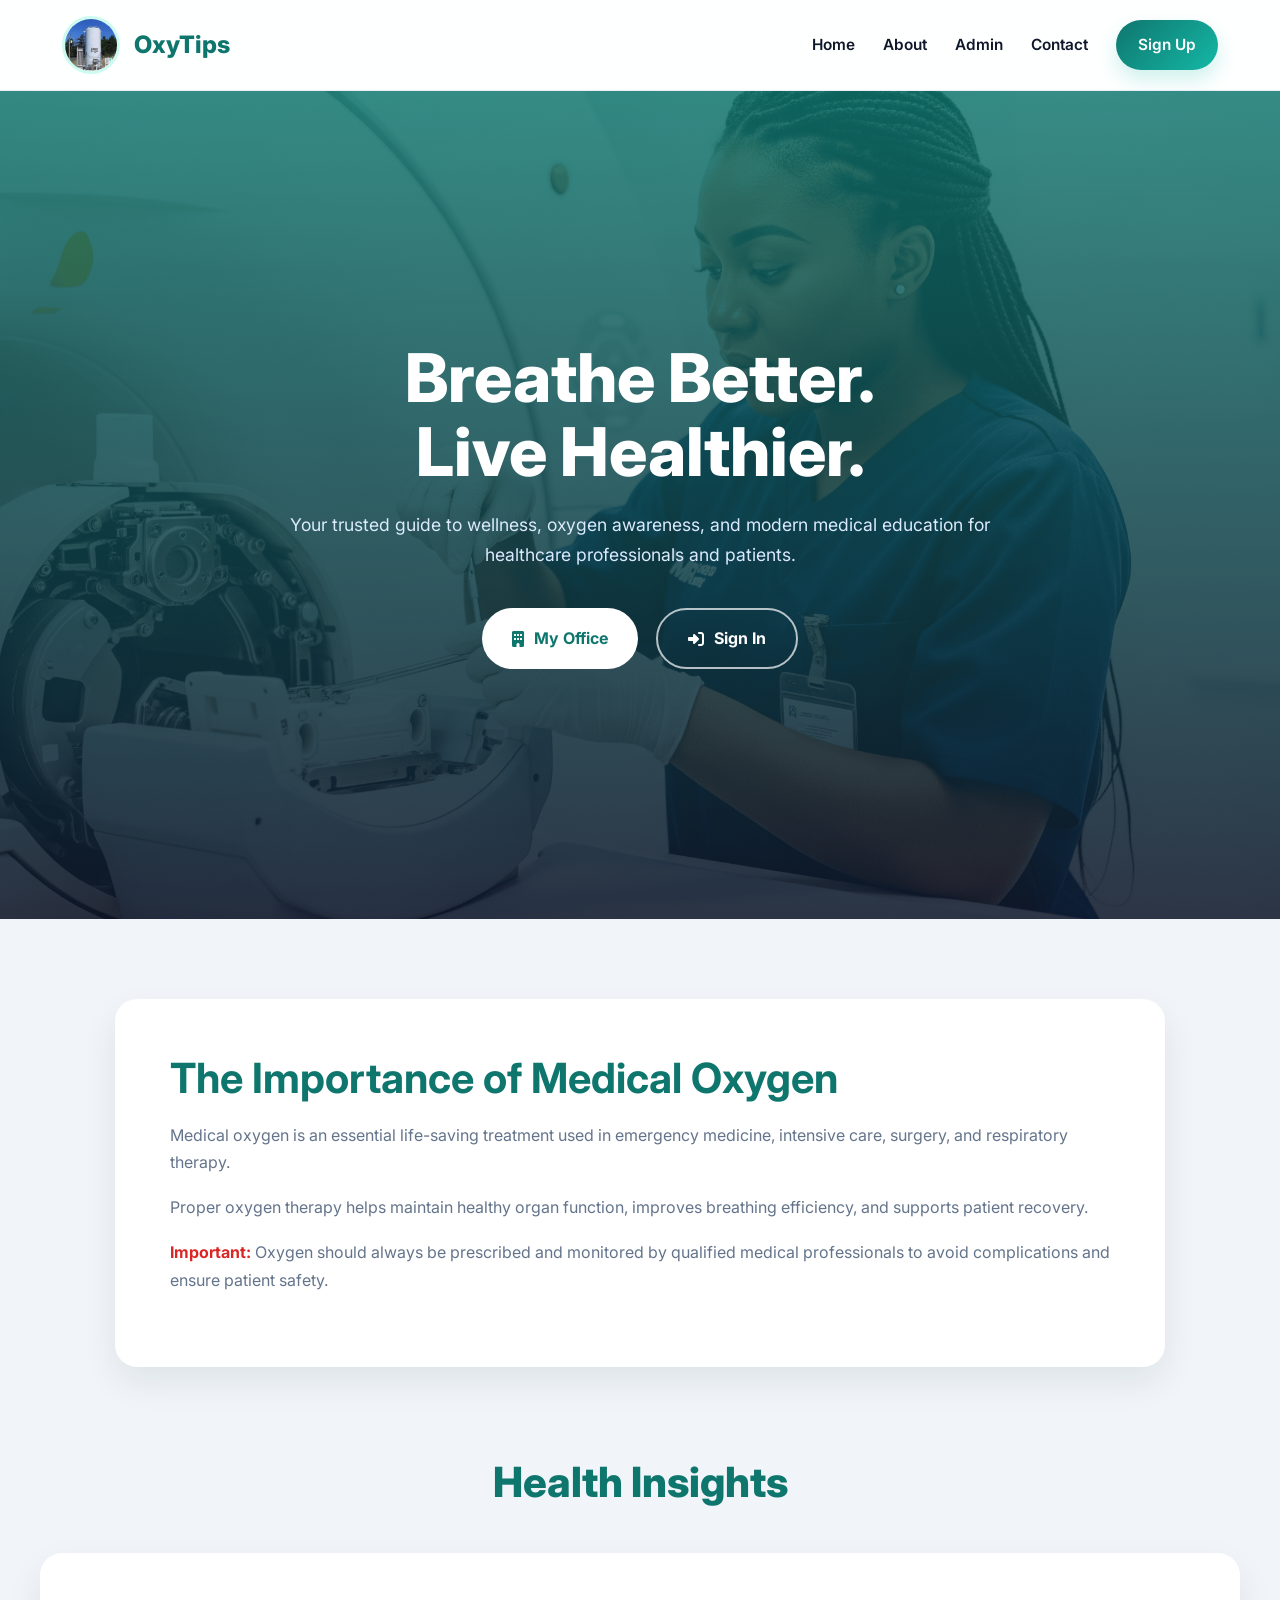
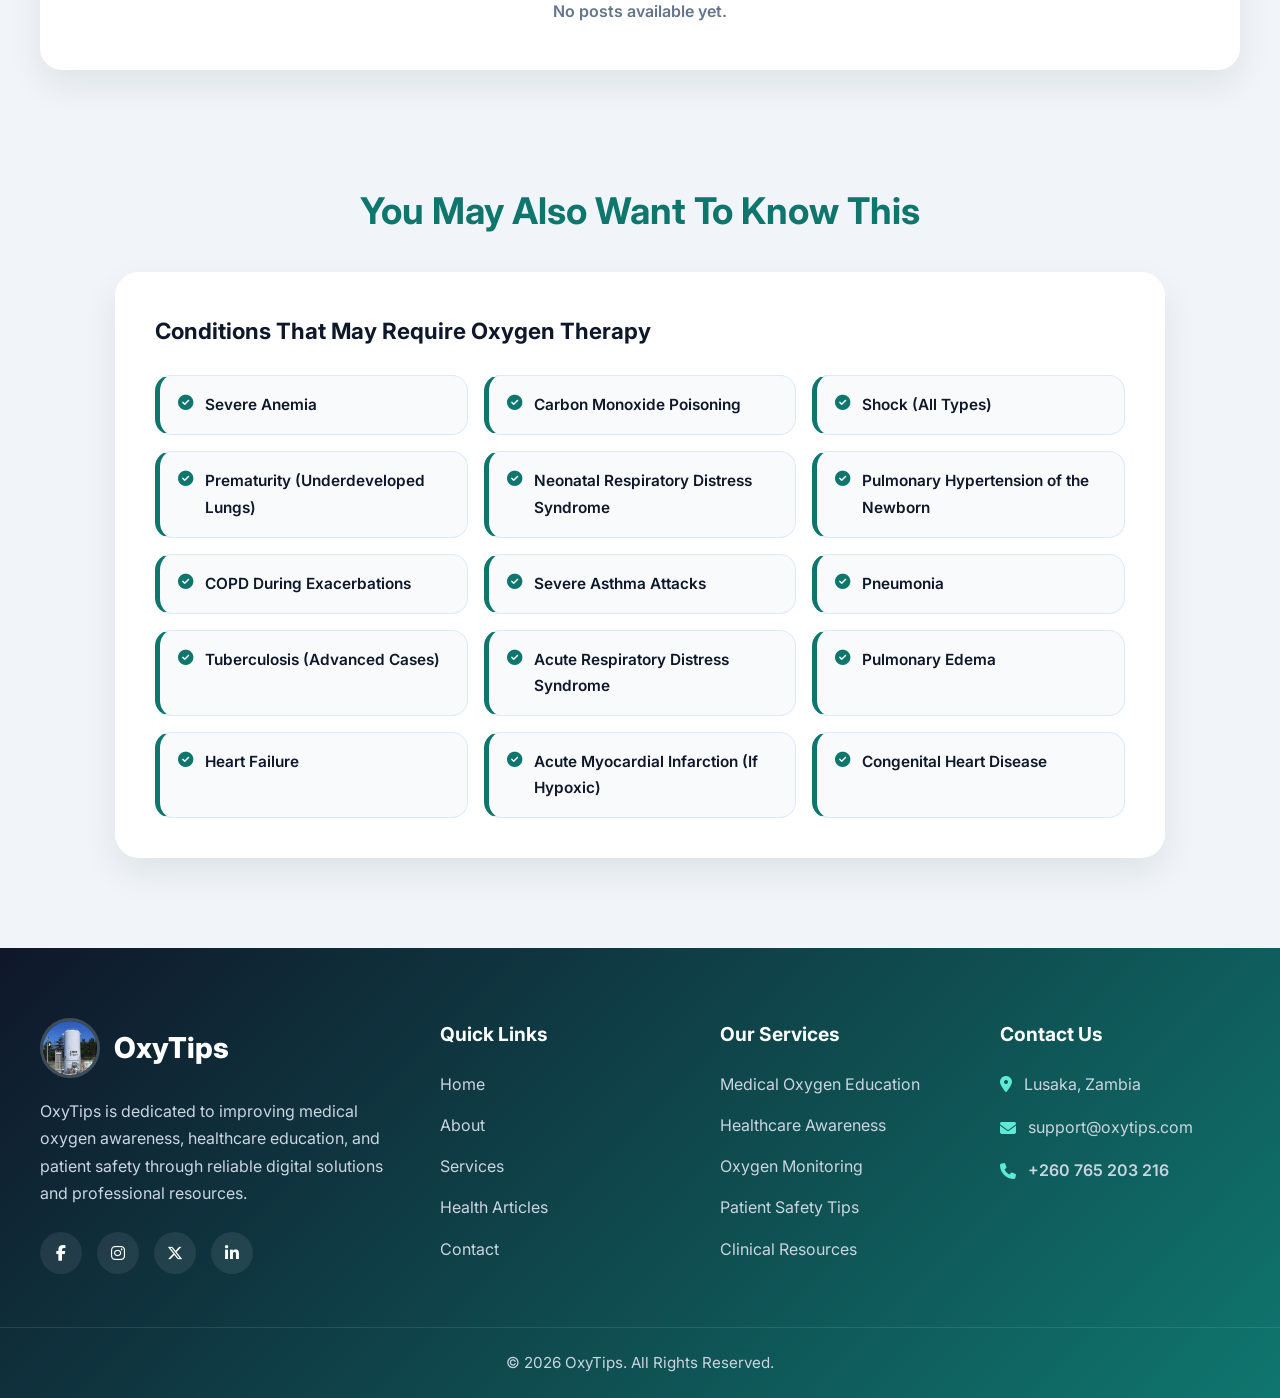
==== index.html @ 7abf2894 "Add files via upload TipsApp is an interesting platform for health professionals. It has two import" ====
﻿
<!DOCTYPE html>
<html lang="en">
<head>
<meta charset="UTF-8">
<meta name="viewport" content="width=device-width, initial-scale=1.0">

<title>OxyTips | Medical Oxygen Awareness</title>

<link rel="preconnect" href="https://fonts.googleapis.com">
<link rel="preconnect" href="https://fonts.gstatic.com" crossorigin>

<link href="https://fonts.googleapis.com/css2?family=Inter:wght@400;500;600;700;800&display=swap" rel="stylesheet">

<link rel="stylesheet"
href="https://cdnjs.cloudflare.com/ajax/libs/font-awesome/6.5.1/css/all.min.css"/>

<link rel="stylesheet" href="CSS/index.css">
<link rel="stylesheet" href="CSS/index-hero.css">
<link rel="stylesheet" href="CSS/idex2.css">

<style>


</style>

</head>

<body>

<header>

<nav>

<div class="logo">

<img src="images/liqox.png" alt="OxyTips Logo">

<div class="company-name">
OxyTips
</div>

</div>

<div class="nav-links" id="navLinks">

<a href="#">Home</a>
<a href="#">About</a>
<a href="admin-login.html">Admin</a>
<a href="#">Contact</a>

<a href="signup.html" class="signup-btn">
Sign Up
</a>

</div>

<div class="menu-toggle" id="menuToggle">

<span></span>
<span></span>
<span></span>

</div>

</nav>

</header>

<!-- HERO -->

<section class="hero">

<div class="hero-content">

<h1>
Breathe Better.<br>
Live Healthier.
</h1>

<p>
Your trusted guide to wellness, oxygen awareness,
and modern medical education for healthcare professionals and patients.
</p>

<div class="hero-buttons">

<a href="profile.html" class="btn-primary">
<i class="fa-solid fa-building"></i>
My Office
</a>

<a href="siip.html" class="btn-outline">
<i class="fa-solid fa-right-to-bracket"></i>
Sign In
</a>

</div>

</div>

</section>

<!-- INFO -->

<section class="other-articles">

<h1>
The Importance of Medical Oxygen
</h1>

<p>
Medical oxygen is an essential life-saving treatment used in emergency medicine, intensive care, surgery, and respiratory therapy.
</p>

<p>
Proper oxygen therapy helps maintain healthy organ function, improves breathing efficiency, and supports patient recovery.
</p>

<p>
<span>Important:</span>
Oxygen should always be prescribed and monitored by qualified medical professionals to avoid complications and ensure patient safety.
</p>

</section>

<!-- POSTS -->

<h2 class="section-title">
Health Insights
</h2>

<section class="card">

<div class="posts-grid" id="postsContainer">

<div class="post-card">

<img src="images/body.png" class="post-image" alt="Oxygen Therapy">

<div class="post-content">

<div class="post-badge">
Healthcare
</div>

<h3>Safe Oxygen Monitoring</h3>

<p class="post-text">
Monitoring oxygen levels correctly helps healthcare providers deliver safe and effective treatment.
</p>

<small>Updated Recently</small>

</div>

</div>

<div class="post-card">

<img src="images/body.png" class="post-image" alt="Respiratory Care">

<div class="post-content">

<div class="post-badge">
Respiratory Care
</div>

<h3>Understanding Respiratory Support</h3>

<p class="post-text">
Modern respiratory care combines oxygen therapy, patient monitoring, and preventive healthcare education.
</p>

<small>Professional Medical Insight</small>

</div>

</div>

</div>

</section>

<!-- GENERAL INFO -->

<div class="general-info">

<h2>
You May Also Want To Know This
</h2>

<div class="general-info-content">

<div class="general-content">

<h3>
Conditions That May Require Oxygen Therapy
</h3>

</div>

<ul>

<li>
<i class="fa-solid fa-check-circle"></i>
Severe Anemia
</li>

<li>
<i class="fa-solid fa-check-circle"></i>
Carbon Monoxide Poisoning
</li>

<li>
<i class="fa-solid fa-check-circle"></i>
Shock (All Types)
</li>

<li>
<i class="fa-solid fa-check-circle"></i>
Prematurity (Underdeveloped Lungs)
</li>

<li>
<i class="fa-solid fa-check-circle"></i>
Neonatal Respiratory Distress Syndrome
</li>

<li>
<i class="fa-solid fa-check-circle"></i>
Pulmonary Hypertension of the Newborn
</li>

<li>
<i class="fa-solid fa-check-circle"></i>
COPD During Exacerbations
</li>

<li>
<i class="fa-solid fa-check-circle"></i>
Severe Asthma Attacks
</li>

<li>
<i class="fa-solid fa-check-circle"></i>
Pneumonia
</li>

<li>
<i class="fa-solid fa-check-circle"></i>
Tuberculosis (Advanced Cases)
</li>

<li>
<i class="fa-solid fa-check-circle"></i>
Acute Respiratory Distress Syndrome
</li>

<li>
<i class="fa-solid fa-check-circle"></i>
Pulmonary Edema
</li>

<li>
<i class="fa-solid fa-check-circle"></i>
Heart Failure
</li>

<li>
<i class="fa-solid fa-check-circle"></i>
Acute Myocardial Infarction (If Hypoxic)
</li>

<li>
<i class="fa-solid fa-check-circle"></i>
Congenital Heart Disease
</li>

</ul>

</div>

</div>

<!-- FOOTER -->

<footer class="footer">

<div class="footer-container">

<div class="footer-brand">

<div class="footer-logo">

<img src="images/liqox.png" alt="OxyTips Logo">

<h2>OxyTips</h2>

</div>

<p>
OxyTips is dedicated to improving medical oxygen awareness,
healthcare education, and patient safety through reliable
digital solutions and professional resources.
</p>

<div class="footer-socials">

<a href="#">
<i class="fa-brands fa-facebook-f"></i>
</a>

<a href="#">
<i class="fa-brands fa-instagram"></i>
</a>

<a href="#">
<i class="fa-brands fa-x-twitter"></i>
</a>

<a href="#">
<i class="fa-brands fa-linkedin-in"></i>
</a>

</div>

</div>

<div class="footer-links">

<h3>Quick Links</h3>

<a href="#">Home</a>
<a href="#">About</a>
<a href="#">Services</a>
<a href="#">Health Articles</a>
<a href="#">Contact</a>

</div>

<div class="footer-links">

<h3>Our Services</h3>

<a href="#">Medical Oxygen Education</a>
<a href="#">Healthcare Awareness</a>
<a href="#">Oxygen Monitoring</a>
<a href="#">Patient Safety Tips</a>
<a href="#">Clinical Resources</a>

</div>

<div class="footer-contact">

<h3>Contact Us</h3>

<p>
<i class="fa-solid fa-location-dot"></i>
<span>Lusaka, Zambia</span>
</p>

<p>
<i class="fa-solid fa-envelope"></i>
<span>support@oxytips.com</span>
</p>

<p>
<i class="fa-solid fa-phone"></i>
<span class="footer-phone">+260 765 203 216</span>
</p>

</div>

</div>

<div class="footer-bottom">

<p>
© <span id="year"></span>
OxyTips. All Rights Reserved.
</p>

</div>

</footer>

<script src="JS/index.js"></script>
</body>
</html>
---- CSS/index.css ----
:root{
  --primary:#0f766e;
  --secondary:#14b8a6;
  --dark:#0f172a;
  --light:#ffffff;
  --gray:#64748b;
  --bg:#f1f5f9;
  --card:#ffffff;
  --border:#e2e8f0;
  --shadow:0 15px 35px rgba(15,23,42,0.08);
  --radius:22px;
}

*{
  margin:0;
  padding:0;
  box-sizing:border-box;
}

html{
  scroll-behavior:smooth;
}

body{
  font-family:'Inter', sans-serif;
  background:var(--bg);
  color:var(--dark);
  line-height:1.7;
  overflow-x:hidden;
}

img{
  max-width:100%;
  display:block;
}

/* HEADER */

header{
  width:100%;
  position:sticky;
  top:0;
  z-index:1000;
  background:rgba(255,255,255,0.92);
  backdrop-filter:blur(12px);
  border-bottom:1px solid rgba(226,232,240,0.7);
}

nav{
  width:100%;
  max-width:1200px;
  margin:auto;
  padding:16px 22px;
  display:flex;
  align-items:center;
  justify-content:space-between;
}

.logo{
  display:flex;
  align-items:center;
  gap:14px;
}

.logo img{
  width:58px;
  height:58px;
  object-fit:cover;
  border-radius:50%;
  border:3px solid #ccfbf1;
}

.company-name{
  font-size:1.5rem;
  font-weight:800;
  color:var(--primary);
}

.nav-links{
  display:flex;
  align-items:center;
  gap:28px;
}

.nav-links a{
  text-decoration:none;
  color:var(--dark);
  font-weight:600;
  font-size:0.96rem;
  position:relative;
  transition:0.3s ease;
}

.nav-links a::after{
  content:"";
  position:absolute;
  left:0;
  bottom:-7px;
  width:0%;
  height:2px;
  border-radius:20px;
  background:var(--primary);
  transition:0.3s ease;
}

.nav-links a:hover{
  color:var(--primary);
}

.nav-links a:hover::after{
  width:100%;
}

.signup-btn{
  background:linear-gradient(135deg,var(--primary),var(--secondary));
  color:white !important;
  padding:12px 22px;
  border-radius:50px;
  box-shadow:0 10px 20px rgba(20,184,166,0.2);
}

.signup-btn::after{
  display:none;
}

.signup-btn:hover{
  transform:translateY(-2px);
}

/* MENU */

.menu-toggle{
  display:none;
  flex-direction:column;
  gap:5px;
  cursor:pointer;
}

.menu-toggle span{
  width:28px;
  height:3px;
  border-radius:10px;
  background:var(--dark);
  transition:0.3s;
}

/* HERO */

.hero{
  min-height:92vh;
  display:flex;
  align-items:center;
  justify-content:center;
  text-align:center;
  padding:90px 20px;
  background:
  linear-gradient(rgba(15,118,110,0.82),
  rgba(15,23,42,0.85)),
  url("images/body.png");

  background-size:cover;
  background-position:center;
  color:white;
}

.hero-content{
  width:100%;
  max-width:780px;
}

.hero h1{
  font-size:4.2rem;
  line-height:1.1;
  font-weight:800;
  margin-bottom:22px;
}

.hero p{
  font-size:1.1rem;
  color:#dbeafe;
  margin-bottom:38px;
}

.hero-buttons{
  display:flex;
  justify-content:center;
  gap:18px;
  flex-wrap:wrap;
}

.hero-buttons a{
  text-decoration:none;
  padding:15px 30px;
  border-radius:60px;
  font-weight:700;
  transition:0.3s ease;
  display:flex;
  align-items:center;
  gap:10px;
}

.btn-primary{
  background:white;
  color:var(--primary);
}

.btn-primary:hover{
  transform:translateY(-4px);
}

.btn-outline{
  border:2px solid rgba(255,255,255,0.7);
  color:white;
}

.btn-outline:hover{
  background:white;
  color:var(--primary);
}

/* INFO */

.other-articles{
  width:min(100% - 30px, 1050px);
  margin:80px auto;
  background:var(--card);
  padding:55px;
  border-radius:var(--radius);
  box-shadow:var(--shadow);
}

.other-articles h1{
  color:var(--primary);
  font-size:2.6rem;
  margin-bottom:18px;
  line-height:1.2;
}

.other-articles p{
  color:var(--gray);
  margin-bottom:18px;
  font-size:1rem;
}

.other-articles span{
  color:#dc2626;
  font-weight:700;
}

/* POSTS */

.card{
  width:min(100% - 30px, 1200px);
  margin:auto;
  padding-bottom:40px;
}

.section-title{
  text-align:center;
  margin-bottom:35px;
  color:var(--primary);
  font-size:2.6rem;
  font-weight:800;
}

.posts-grid{
  display:grid;
  grid-template-columns:repeat(auto-fit,minmax(320px,1fr));
  gap:28px;
}

.post-card{
  background:var(--card);
  border-radius:24px;
  overflow:hidden;
  box-shadow:var(--shadow);
  transition:0.3s ease;
  border:1px solid var(--border);
}

.post-card:hover{
  transform:translateY(-8px);
}

.post-image{
  width:100%;
  height:250px;
  object-fit:cover;
}

.post-content{
  padding:25px;
}

.post-badge{
  display:inline-block;
  background:#ccfbf1;
  color:var(--primary);
  padding:7px 16px;
  border-radius:40px;
  font-size:0.8rem;
  font-weight:700;
  margin-bottom:16px;
}

.post-text{
  color:var(--gray);
  margin-bottom:22px;
}

.post-video{
  width:100%;
  border-radius:16px;
}

small{
  color:#94a3b8;
}

/* EMPTY */

.empty{
  background:white;
  padding:45px;
  text-align:center;
  border-radius:22px;
  box-shadow:var(--shadow);
  color:var(--gray);
  font-weight:600;
}

/* GENERAL INFO */

.general-info{
  width:min(100% - 30px, 1050px);
  margin:70px auto;
}

.general-info h2{
  text-align:center;
  color:var(--primary);
  font-size:2.3rem;
  margin-bottom:30px;
}

.general-info-content{
  background:white;
  border-radius:24px;
  padding:40px;
  box-shadow:var(--shadow);
}

.general-content h3{
  margin-bottom:25px;
  font-size:1.4rem;
  color:var(--dark);
}

.general-info-content ul{
  list-style:none;
  display:grid;
  grid-template-columns:repeat(auto-fit,minmax(280px,1fr));
  gap:16px;
  margin-top:20px;
}

.general-info-content li{
  background:#f8fafc;
  border:1px solid #dbeafe;
  border-left:5px solid var(--primary);
  padding:16px 18px;
  border-radius:16px;
  display:flex;
  align-items:flex-start;
  gap:12px;
  font-size:0.96rem;
  font-weight:600;
  color:#0f172a;
  transition:0.3s ease;
}

.general-info-content li:hover{
  transform:translateY(-4px);
  background:white;
  box-shadow:0 10px 25px rgba(15,23,42,0.08);
}

.general-info-content li i{
  color:var(--primary);
  margin-top:3px;
}

/* FOOTER */

.footer{
  margin-top:90px;
  background:linear-gradient(135deg,#0f172a,#0f766e);
  color:white;
  padding-top:70px;
}

.footer-container{
  width:min(100% - 30px,1200px);
  margin:auto;
  display:grid;
  grid-template-columns:1.5fr 1fr 1fr 1fr;
  gap:40px;
  padding-bottom:50px;
}

.footer-logo{
  display:flex;
  align-items:center;
  gap:14px;
  margin-bottom:20px;
}

.footer-logo img{
  width:60px;
  height:60px;
  border-radius:50%;
  object-fit:cover;
  border:3px solid rgba(255,255,255,0.2);
}

.footer-logo h2{
  font-size:1.8rem;
  font-weight:800;
}

.footer-brand p{
  color:#cbd5e1;
  margin-bottom:25px;
  max-width:350px;
}

.footer-socials{
  display:flex;
  gap:15px;
}

.footer-socials a{
  width:42px;
  height:42px;
  display:flex;
  align-items:center;
  justify-content:center;
  background:rgba(255,255,255,0.08);
  border-radius:50%;
  color:white;
  text-decoration:none;
  transition:0.3s ease;
  font-size:1rem;
}

.footer-socials a:hover{
  background:white;
  color:var(--primary);
  transform:translateY(-4px);
}

.footer-links h3,
.footer-contact h3{
  margin-bottom:20px;
  font-size:1.2rem;
  color:white;
}

.footer-links{
  display:flex;
  flex-direction:column;
}

.footer-links a{
  text-decoration:none;
  color:#cbd5e1;
  margin-bottom:14px;
  transition:0.3s ease;
  width:fit-content;
}

.footer-links a:hover{
  color:white;
  transform:translateX(5px);
}

.footer-contact p{
  display:flex;
  align-items:center;
  gap:12px;
  margin-bottom:16px;
  color:#cbd5e1;
}

.footer-contact i{
  color:#5eead4;
}

.footer-phone{
  font-size:1rem;
  font-weight:600;
}

.footer-bottom{
  border-top:1px solid rgba(255,255,255,0.1);
  text-align:center;
  padding:22px 20px;
  color:#cbd5e1;
  font-size:0.95rem;
}

/* MOBILE */

@media(max-width:950px){

  .footer-container{
    grid-template-columns:1fr 1fr;
  }

}

@media(max-width:900px){

  .menu-toggle{
    display:flex;
  }

  .nav-links{
    position:fixed;
    top:0;
    right:0;
    width:280px;
    height:100vh;
    background:white;
    flex-direction:column;
    align-items:flex-start;
    padding:100px 30px;
    gap:30px;
    transform:translateX(100%);
    transition:0.4s ease;
    box-shadow:-10px 0 30px rgba(0,0,0,0.08);
  }

  .nav-links.active{
    transform:translateX(0);
  }

  .hero h1{
    font-size:2.8rem;
  }

  .hero p{
    font-size:1rem;
  }

  .hero-buttons{
    flex-direction:column;
    align-items:center;
  }

  .hero-buttons a{
    width:240px;
    justify-content:center;
  }

  .other-articles{
    padding:35px 25px;
  }

  .other-articles h1,
  .section-title,
  .general-info h2{
    font-size:2rem;
  }

  .general-info-content{
    padding:25px;
  }

  .general-info-content ul{
    grid-template-columns:1fr;
  }

}

@media(max-width:650px){

  .footer{
    padding-top:50px;
  }

  .footer-container{
    grid-template-columns:1fr;
    gap:35px;
  }

  .footer-logo h2{
    font-size:1.5rem;
  }

  .footer-brand p{
    max-width:100%;
  }

  .hero{
    min-height:85vh;
  }

  .hero h1{
    font-size:2.3rem;
  }

  .company-name{
    font-size:1.2rem;
  }

  .logo img{
    width:50px;
    height:50px;
  }

}
---- CSS/index-hero.css ----
/* HERO */

.hero{
  min-height:92vh;
  display:flex;
  align-items:center;
  justify-content:center;
  text-align:center;
  padding:90px 20px;
  background:
  linear-gradient(rgba(15,118,110,0.8),
  rgba(15,23,42,0.82)),
  url("../images/body.png");

  background-size:cover;
  background-position:center;
  color:white;
}

.hero-content{
  width:100%;
  max-width:780px;
}

.hero h1{
  font-size:4.2rem;
  line-height:1.1;
  font-weight:800;
  margin-bottom:22px;
}

.hero p{
  font-size:1.1rem;
  color:#dbeafe;
  margin-bottom:38px;
}

.hero-buttons{
  display:flex;
  justify-content:center;
  gap:18px;
  flex-wrap:wrap;
}

.hero-buttons a{
  text-decoration:none;
  padding:15px 30px;
  border-radius:60px;
  font-weight:700;
  transition:0.3s ease;
  display:flex;
  align-items:center;
  gap:10px;
}

.btn-primary{
  background:white;
  color:var(--primary);
}

.btn-primary:hover{
  transform:translateY(-4px);
}

.btn-outline{
  border:2px solid rgba(255,255,255,0.7);
  color:white;
}

.btn-outline:hover{
  background:white;
  color:var(--primary);
}
---- CSS/idex2.css ----
:root{
  --primary:#0f766e;
  --secondary:#14b8a6;
  --dark:#0f172a;
  --light:#ffffff;
  --gray:#64748b;
  --bg:#f1f5f9;
  --card:#ffffff;
  --border:#e2e8f0;
  --shadow:0 15px 35px rgba(15,23,42,0.08);
  --radius:22px;
}

*{
  margin:0;
  padding:0;
  box-sizing:border-box;
}

html{
  scroll-behavior:smooth;
}

body{
  font-family:'Inter', sans-serif;
  background:var(--bg);
  color:var(--dark);
  line-height:1.7;
  overflow-x:hidden;
}

img{
  max-width:100%;
  display:block;
}

/* HEADER */

header{
  width:100%;
  position:sticky;
  top:0;
  z-index:1000;
  background:rgba(255,255,255,0.92);
  backdrop-filter:blur(12px);
  border-bottom:1px solid rgba(226,232,240,0.7);
}

nav{
  width:100%;
  max-width:1200px;
  margin:auto;
  padding:16px 22px;
  display:flex;
  align-items:center;
  justify-content:space-between;
}

.logo{
  display:flex;
  align-items:center;
  gap:14px;
}

.logo img{
  width:58px;
  height:58px;
  object-fit:cover;
  border-radius:50%;
  border:3px solid #ccfbf1;
}

.company-name{
  font-size:1.5rem;
  font-weight:800;
  color:var(--primary);
}

.nav-links{
  display:flex;
  align-items:center;
  gap:28px;
}

.nav-links a{
  text-decoration:none;
  color:var(--dark);
  font-weight:600;
  font-size:0.96rem;
  position:relative;
  transition:0.3s ease;
}

.nav-links a::after{
  content:"";
  position:absolute;
  left:0;
  bottom:-7px;
  width:0%;
  height:2px;
  border-radius:20px;
  background:var(--primary);
  transition:0.3s ease;
}

.nav-links a:hover{
  color:var(--primary);
}

.nav-links a:hover::after{
  width:100%;
}

.signup-btn{
  background:linear-gradient(135deg,var(--primary),var(--secondary));
  color:white !important;
  padding:12px 22px;
  border-radius:50px;
  box-shadow:0 10px 20px rgba(20,184,166,0.2);
}

.signup-btn::after{
  display:none;
}

.signup-btn:hover{
  transform:translateY(-2px);
}

/* MENU */

.menu-toggle{
  display:none;
  flex-direction:column;
  gap:5px;
  cursor:pointer;
}

.menu-toggle span{
  width:28px;
  height:3px;
  border-radius:10px;
  background:var(--dark);
  transition:0.3s;
}

/* HERO */

.hero{
  min-height:92vh;
  display:flex;
  align-items:center;
  justify-content:center;
  text-align:center;
  padding:90px 20px;
  background:
  linear-gradient(rgba(15,118,110,0.82),
  rgba(15,23,42,0.85)),
  url("../images/body.png");

  background-size:cover;
  background-position:center;
  color:white;
}

.hero-content{
  width:100%;
  max-width:780px;
}

.hero h1{
  font-size:4.2rem;
  line-height:1.1;
  font-weight:800;
  margin-bottom:22px;
}

.hero p{
  font-size:1.1rem;
  color:#dbeafe;
  margin-bottom:38px;
}

.hero-buttons{
  display:flex;
  justify-content:center;
  gap:18px;
  flex-wrap:wrap;
}

.hero-buttons a{
  text-decoration:none;
  padding:15px 30px;
  border-radius:60px;
  font-weight:700;
  transition:0.3s ease;
  display:flex;
  align-items:center;
  gap:10px;
}

.btn-primary{
  background:white;
  color:var(--primary);
}

.btn-primary:hover{
  transform:translateY(-4px);
}

.btn-outline{
  border:2px solid rgba(255,255,255,0.7);
  color:white;
}

.btn-outline:hover{
  background:white;
  color:var(--primary);
}

/* INFO */

.other-articles{
  width:min(100% - 30px, 1050px);
  margin:80px auto;
  background:var(--card);
  padding:55px;
  border-radius:var(--radius);
  box-shadow:var(--shadow);
}

.other-articles h1{
  color:var(--primary);
  font-size:2.6rem;
  margin-bottom:18px;
  line-height:1.2;
}

.other-articles p{
  color:var(--gray);
  margin-bottom:18px;
  font-size:1rem;
}

.other-articles span{
  color:#dc2626;
  font-weight:700;
}

/* POSTS */

.card{
  width:min(100% - 30px, 1200px);
  margin:auto;
  padding-bottom:40px;
}

.section-title{
  text-align:center;
  margin-bottom:35px;
  color:var(--primary);
  font-size:2.6rem;
  font-weight:800;
}

.posts-grid{
  display:grid;
  grid-template-columns:repeat(auto-fit,minmax(320px,1fr));
  gap:28px;
}

.post-card{
  background:var(--card);
  border-radius:24px;
  overflow:hidden;
  box-shadow:var(--shadow);
  transition:0.3s ease;
  border:1px solid var(--border);
}

.post-card:hover{
  transform:translateY(-8px);
}

.post-image{
  width:100%;
  height:250px;
  object-fit:cover;
}

.post-content{
  padding:25px;
}

.post-badge{
  display:inline-block;
  background:#ccfbf1;
  color:var(--primary);
  padding:7px 16px;
  border-radius:40px;
  font-size:0.8rem;
  font-weight:700;
  margin-bottom:16px;
}

.post-text{
  color:var(--gray);
  margin-bottom:22px;
}

.post-video{
  width:100%;
  border-radius:16px;
}

small{
  color:#94a3b8;
}

/* EMPTY */

.empty{
  background:white;
  padding:45px;
  text-align:center;
  border-radius:22px;
  box-shadow:var(--shadow);
  color:var(--gray);
  font-weight:600;
}

/* GENERAL INFO */

.general-info{
  width:min(100% - 30px, 1050px);
  margin:70px auto;
}

.general-info h2{
  text-align:center;
  color:var(--primary);
  font-size:2.3rem;
  margin-bottom:30px;
}

.general-info-content{
  background:white;
  border-radius:24px;
  padding:40px;
  box-shadow:var(--shadow);
}

.general-content h3{
  margin-bottom:25px;
  font-size:1.4rem;
  color:var(--dark);
}

.general-info-content ul{
  list-style:none;
  display:grid;
  grid-template-columns:repeat(auto-fit,minmax(280px,1fr));
  gap:16px;
  margin-top:20px;
}

.general-info-content li{
  background:#f8fafc;
  border:1px solid #dbeafe;
  border-left:5px solid var(--primary);
  padding:16px 18px;
  border-radius:16px;
  display:flex;
  align-items:flex-start;
  gap:12px;
  font-size:0.96rem;
  font-weight:600;
  color:#0f172a;
  transition:0.3s ease;
}

.general-info-content li:hover{
  transform:translateY(-4px);
  background:white;
  box-shadow:0 10px 25px rgba(15,23,42,0.08);
}

.general-info-content li i{
  color:var(--primary);
  margin-top:3px;
}

/* FOOTER */

.footer{
  margin-top:90px;
  background:linear-gradient(135deg,#0f172a,#0f766e);
  color:white;
  padding-top:70px;
}

.footer-container{
  width:min(100% - 30px,1200px);
  margin:auto;
  display:grid;
  grid-template-columns:1.5fr 1fr 1fr 1fr;
  gap:40px;
  padding-bottom:50px;
}

.footer-logo{
  display:flex;
  align-items:center;
  gap:14px;
  margin-bottom:20px;
}

.footer-logo img{
  width:60px;
  height:60px;
  border-radius:50%;
  object-fit:cover;
  border:3px solid rgba(255,255,255,0.2);
}

.footer-logo h2{
  font-size:1.8rem;
  font-weight:800;
}

.footer-brand p{
  color:#cbd5e1;
  margin-bottom:25px;
  max-width:350px;
}

.footer-socials{
  display:flex;
  gap:15px;
}

.footer-socials a{
  width:42px;
  height:42px;
  display:flex;
  align-items:center;
  justify-content:center;
  background:rgba(255,255,255,0.08);
  border-radius:50%;
  color:white;
  text-decoration:none;
  transition:0.3s ease;
  font-size:1rem;
}

.footer-socials a:hover{
  background:white;
  color:var(--primary);
  transform:translateY(-4px);
}

.footer-links h3,
.footer-contact h3{
  margin-bottom:20px;
  font-size:1.2rem;
  color:white;
}

.footer-links{
  display:flex;
  flex-direction:column;
}

.footer-links a{
  text-decoration:none;
  color:#cbd5e1;
  margin-bottom:14px;
  transition:0.3s ease;
  width:fit-content;
}

.footer-links a:hover{
  color:white;
  transform:translateX(5px);
}

.footer-contact p{
  display:flex;
  align-items:center;
  gap:12px;
  margin-bottom:16px;
  color:#cbd5e1;
}

.footer-contact i{
  color:#5eead4;
}

.footer-phone{
  font-size:1rem;
  font-weight:600;
}

.footer-bottom{
  border-top:1px solid rgba(255,255,255,0.1);
  text-align:center;
  padding:22px 20px;
  color:#cbd5e1;
  font-size:0.95rem;
}

/* MOBILE */

@media(max-width:950px){

  .footer-container{
    grid-template-columns:1fr 1fr;
  }

}

@media(max-width:900px){

  .menu-toggle{
    display:flex;
  }

  .nav-links{
    position:fixed;
    top:0;
    right:0;
    width:280px;
    height:100vh;
    background:white;
    flex-direction:column;
    align-items:flex-start;
    padding:100px 30px;
    gap:30px;
    transform:translateX(100%);
    transition:0.4s ease;
    box-shadow:-10px 0 30px rgba(0,0,0,0.08);
  }

  .nav-links.active{
    transform:translateX(0);
  }

  .hero h1{
    font-size:2.8rem;
  }

  .hero p{
    font-size:1rem;
  }

  .hero-buttons{
    flex-direction:column;
    align-items:center;
  }

  .hero-buttons a{
    width:240px;
    justify-content:center;
  }

  .other-articles{
    padding:35px 25px;
  }

  .other-articles h1,
  .section-title,
  .general-info h2{
    font-size:2rem;
  }

  .general-info-content{
    padding:25px;
  }

  .general-info-content ul{
    grid-template-columns:1fr;
  }

}

@media(max-width:650px){

  .footer{
    padding-top:50px;
  }

  .footer-container{
    grid-template-columns:1fr;
    gap:35px;
  }

  .footer-logo h2{
    font-size:1.5rem;
  }

  .footer-brand p{
    max-width:100%;
  }

  .hero{
    min-height:85vh;
  }

  .hero h1{
    font-size:2.3rem;
  }

  .company-name{
    font-size:1.2rem;
  }

  .logo img{
    width:50px;
    height:50px;
  }

}
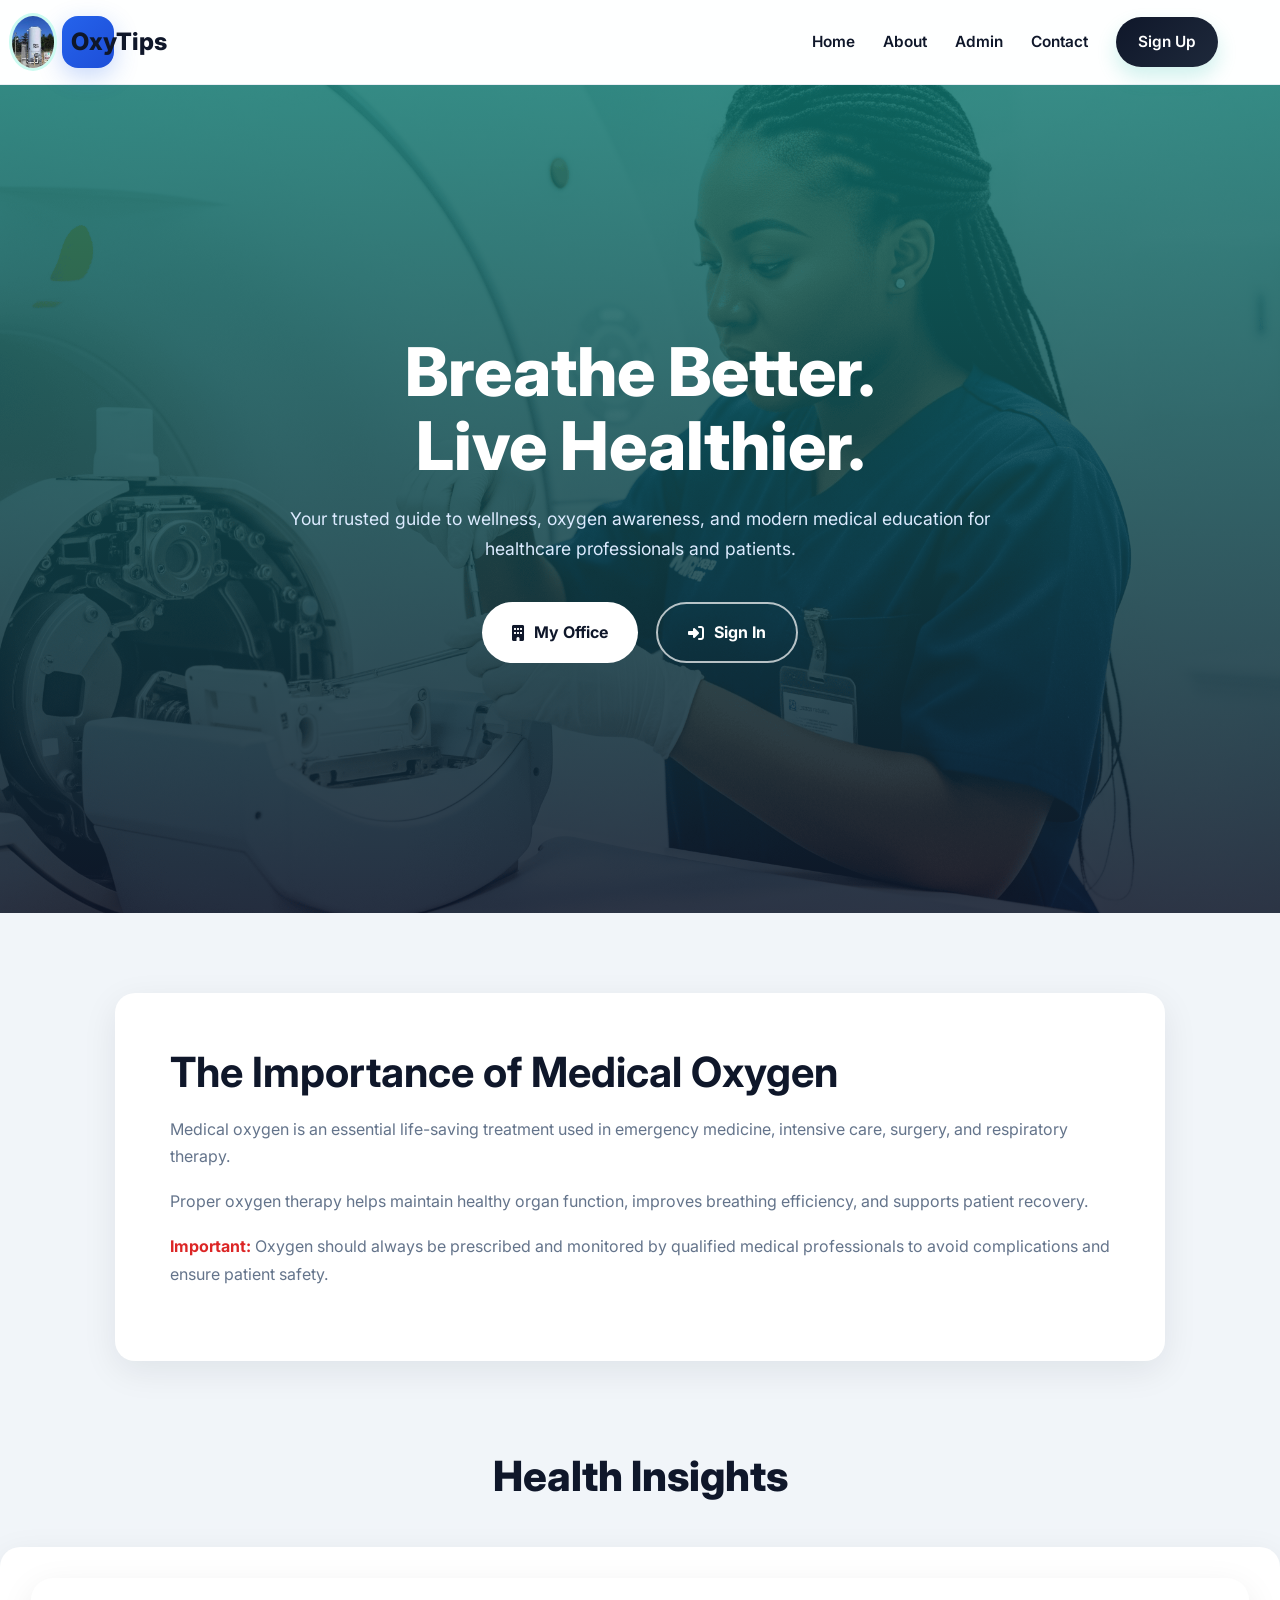
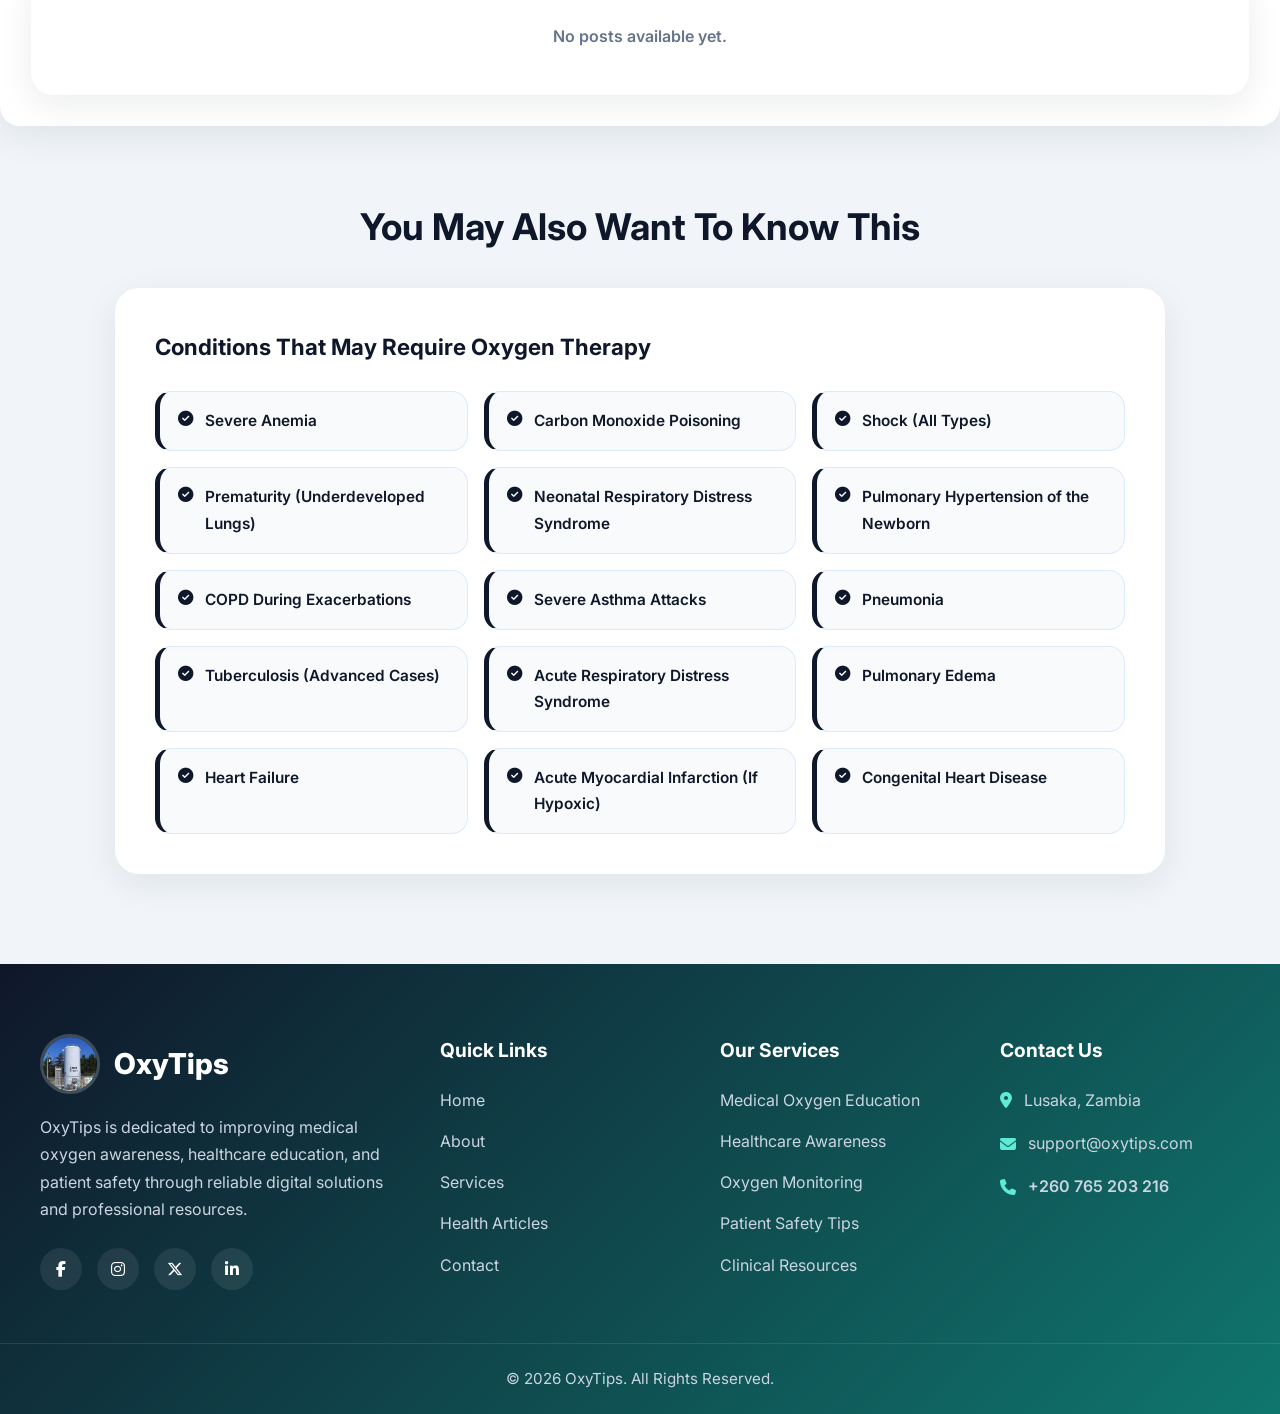
==== commit 51db3022: "Update index.html" ====
--- a/index.html
+++ b/index.html
@@ -18,6 +18,7 @@
 <link rel="stylesheet" href="CSS/index.css">
 <link rel="stylesheet" href="CSS/index-hero.css">
 <link rel="stylesheet" href="CSS/idex2.css">
+<link rel="stylesheet" href="CSS/indesk.css">
 
 <style>
 
--- a/CSS/indesk.css
+++ b/CSS/indesk.css
@@ -0,0 +1,556 @@
+/* =========================
+   GLOBAL STYLES
+========================= */
+
+*{
+  margin:0;
+  padding:0;
+  box-sizing:border-box;
+}
+
+:root{
+  --primary:#0f172a;
+  --secondary:#1e293b;
+  --accent:#2563eb;
+  --accent-light:#dbeafe;
+  --success:#16a34a;
+  --danger:#dc2626;
+  --text:#0f172a;
+  --text-light:#64748b;
+  --border:#e2e8f0;
+  --bg:#f1f5f9;
+  --white:#ffffff;
+  --shadow:0 10px 35px rgba(15,23,42,0.08);
+  --radius:20px;
+}
+
+body{
+  font-family:'Inter',sans-serif;
+  background:var(--bg);
+  color:var(--text);
+  min-height:100vh;
+}
+
+/* =========================
+   TOPBAR
+========================= */
+
+.topbar{
+  width:100%;
+  background:var(--white);
+  border-bottom:1px solid var(--border);
+  padding:18px 25px;
+  position:sticky;
+  top:0;
+  z-index:100;
+  backdrop-filter:blur(10px);
+}
+
+.brand{
+  display:flex;
+  align-items:center;
+  gap:14px;
+}
+
+.logo{
+  width:52px;
+  height:52px;
+  border-radius:16px;
+  background:linear-gradient(135deg,#2563eb,#1d4ed8);
+  color:white;
+  font-size:24px;
+  font-weight:800;
+  display:flex;
+  align-items:center;
+  justify-content:center;
+  box-shadow:0 8px 25px rgba(37,99,235,0.25);
+}
+
+.brand h2{
+  font-size:20px;
+  font-weight:800;
+  color:var(--primary);
+}
+
+.brand p{
+  font-size:13px;
+  color:var(--text-light);
+  margin-top:2px;
+}
+
+/* =========================
+   WRAPPER
+========================= */
+
+.wrapper{
+  width:100%;
+  padding:30px;
+}
+
+.card{
+  width:100%;
+  background:var(--white);
+  border-radius:var(--radius);
+  padding:30px;
+  box-shadow:var(--shadow);
+  border:1px solid rgba(255,255,255,0.5);
+}
+
+/* =========================
+   CARD HEADER
+========================= */
+
+.card-top{
+  margin-bottom:30px;
+}
+
+.card-top h1{
+  font-size:34px;
+  font-weight:800;
+  margin-bottom:10px;
+  color:var(--primary);
+}
+
+.card-top p{
+  max-width:760px;
+  line-height:1.7;
+  color:var(--text-light);
+  font-size:15px;
+}
+
+/* =========================
+   STATS
+========================= */
+
+.stats{
+  display:grid;
+  grid-template-columns:repeat(4,1fr);
+  gap:20px;
+  margin-bottom:30px;
+}
+
+.stat-box{
+  background:linear-gradient(135deg,#ffffff,#f8fafc);
+  border:1px solid var(--border);
+  border-radius:18px;
+  padding:25px;
+  transition:0.3s ease;
+  position:relative;
+  overflow:hidden;
+}
+
+.stat-box::before{
+  content:"";
+  position:absolute;
+  top:0;
+  left:0;
+  width:5px;
+  height:100%;
+  background:var(--accent);
+}
+
+.stat-box:hover{
+  transform:translateY(-4px);
+  box-shadow:0 10px 30px rgba(0,0,0,0.06);
+}
+
+.stat-box h3{
+  font-size:34px;
+  color:var(--accent);
+  margin-bottom:8px;
+  font-weight:800;
+}
+
+.stat-box p{
+  color:var(--text-light);
+  font-size:14px;
+  font-weight:500;
+}
+
+/* =========================
+   CONTROLS
+========================= */
+
+.controls{
+  display:flex;
+  gap:20px;
+  margin-bottom:30px;
+  flex-wrap:wrap;
+}
+
+.search{
+  flex:1;
+}
+
+.search input{
+  width:100%;
+  padding:16px 18px;
+  border-radius:14px;
+  border:1px solid var(--border);
+  background:#f8fafc;
+  font-size:15px;
+  outline:none;
+  transition:0.3s ease;
+}
+
+.search input:focus{
+  border-color:var(--accent);
+  background:var(--white);
+  box-shadow:0 0 0 4px rgba(37,99,235,0.10);
+}
+
+.filter{
+  width:240px;
+}
+
+.filter select{
+  width:100%;
+  padding:16px 18px;
+  border-radius:14px;
+  border:1px solid var(--border);
+  background:#f8fafc;
+  font-size:15px;
+  outline:none;
+  cursor:pointer;
+  transition:0.3s ease;
+}
+
+.filter select:focus{
+  border-color:var(--accent);
+  background:var(--white);
+}
+
+/* =========================
+   RECORD GRID
+========================= */
+
+.record-grid{
+  display:grid;
+  grid-template-columns:repeat(auto-fit,minmax(320px,1fr));
+  gap:24px;
+}
+
+/* =========================
+   STAFF CARD
+========================= */
+
+.staff-card{
+  background:var(--white);
+  border:1px solid var(--border);
+  border-radius:20px;
+  padding:24px;
+  transition:0.3s ease;
+  position:relative;
+  overflow:hidden;
+}
+
+.staff-card:hover{
+  transform:translateY(-5px);
+  box-shadow:0 14px 35px rgba(15,23,42,0.08);
+}
+
+.staff-card::after{
+  content:"";
+  position:absolute;
+  right:-30px;
+  top:-30px;
+  width:120px;
+  height:120px;
+  background:rgba(37,99,235,0.05);
+  border-radius:50%;
+}
+
+.staff-top{
+  display:flex;
+  align-items:center;
+  gap:15px;
+  margin-bottom:20px;
+}
+
+.staff-avatar{
+  width:70px;
+  height:70px;
+  border-radius:18px;
+  object-fit:cover;
+  border:3px solid #e0e7ff;
+}
+
+.staff-info h3{
+  font-size:18px;
+  font-weight:700;
+  margin-bottom:5px;
+}
+
+.staff-info p{
+  color:var(--text-light);
+  font-size:14px;
+}
+
+.staff-role{
+  display:inline-block;
+  margin-top:8px;
+  background:var(--accent-light);
+  color:var(--accent);
+  padding:6px 12px;
+  border-radius:30px;
+  font-size:12px;
+  font-weight:700;
+}
+
+.staff-details{
+  display:flex;
+  flex-direction:column;
+  gap:12px;
+  margin-top:18px;
+}
+
+.detail{
+  display:flex;
+  justify-content:space-between;
+  gap:15px;
+}
+
+.detail span{
+  color:var(--text-light);
+  font-size:14px;
+}
+
+.detail strong{
+  color:var(--primary);
+  font-size:14px;
+  text-align:right;
+}
+
+.card-actions{
+  display:flex;
+  gap:12px;
+  margin-top:22px;
+}
+
+.card-actions button{
+  flex:1;
+  border:none;
+  padding:13px;
+  border-radius:12px;
+  font-weight:600;
+  cursor:pointer;
+  transition:0.3s ease;
+}
+
+.view-btn{
+  background:var(--accent);
+  color:white;
+}
+
+.view-btn:hover{
+  background:#1d4ed8;
+}
+
+.delete-btn{
+  background:#fee2e2;
+  color:var(--danger);
+}
+
+.delete-btn:hover{
+  background:#fecaca;
+}
+
+/* =========================
+   MODAL
+========================= */
+
+.modal{
+  position:fixed;
+  inset:0;
+  background:rgba(15,23,42,0.55);
+  display:none;
+  align-items:center;
+  justify-content:center;
+  padding:20px;
+  z-index:999;
+  backdrop-filter:blur(5px);
+}
+
+.modal.active{
+  display:flex;
+}
+
+.modal-content{
+  width:100%;
+  max-width:650px;
+  background:var(--white);
+  border-radius:24px;
+  overflow:hidden;
+  animation:popup 0.3s ease;
+}
+
+@keyframes popup{
+  from{
+    opacity:0;
+    transform:translateY(20px) scale(0.96);
+  }
+  to{
+    opacity:1;
+    transform:translateY(0) scale(1);
+  }
+}
+
+.modal-header{
+  display:flex;
+  justify-content:space-between;
+  align-items:center;
+  padding:24px 28px;
+  border-bottom:1px solid var(--border);
+}
+
+.modal-header h2{
+  font-size:24px;
+  font-weight:800;
+}
+
+.close-btn{
+  width:42px;
+  height:42px;
+  border:none;
+  border-radius:12px;
+  background:#f1f5f9;
+  font-size:20px;
+  cursor:pointer;
+  transition:0.3s ease;
+}
+
+.close-btn:hover{
+  background:#e2e8f0;
+}
+
+.modal-body{
+  padding:28px;
+  max-height:75vh;
+  overflow-y:auto;
+}
+
+/* =========================
+   EMPTY STATE
+========================= */
+
+.empty-state{
+  width:100%;
+  text-align:center;
+  padding:70px 20px;
+  border:2px dashed var(--border);
+  border-radius:20px;
+}
+
+.empty-state h3{
+  font-size:22px;
+  margin-bottom:10px;
+}
+
+.empty-state p{
+  color:var(--text-light);
+}
+
+/* =========================
+   SCROLLBAR
+========================= */
+
+::-webkit-scrollbar{
+  width:8px;
+}
+
+::-webkit-scrollbar-thumb{
+  background:#cbd5e1;
+  border-radius:10px;
+}
+
+/* =========================
+   RESPONSIVE
+========================= */
+
+@media(max-width:1100px){
+
+  .stats{
+    grid-template-columns:repeat(2,1fr);
+  }
+
+}
+
+@media(max-width:768px){
+
+  .wrapper{
+    padding:16px;
+  }
+
+  .card{
+    padding:22px;
+    border-radius:18px;
+  }
+
+  .card-top h1{
+    font-size:28px;
+  }
+
+  .controls{
+    flex-direction:column;
+  }
+
+  .filter{
+    width:100%;
+  }
+
+  .stats{
+    grid-template-columns:1fr;
+  }
+
+  .record-grid{
+    grid-template-columns:1fr;
+  }
+
+  .modal-content{
+    border-radius:18px;
+  }
+
+  .modal-header{
+    padding:20px;
+  }
+
+  .modal-body{
+    padding:20px;
+  }
+
+}
+
+@media(max-width:500px){
+
+  .topbar{
+    padding:15px;
+  }
+
+  .brand h2{
+    font-size:18px;
+  }
+
+  .logo{
+    width:46px;
+    height:46px;
+    font-size:20px;
+  }
+
+  .card-top p{
+    font-size:14px;
+  }
+
+  .staff-top{
+    align-items:flex-start;
+  }
+
+  .staff-avatar{
+    width:60px;
+    height:60px;
+  }
+
+  .card-actions{
+    flex-direction:column;
+  }
+
+}
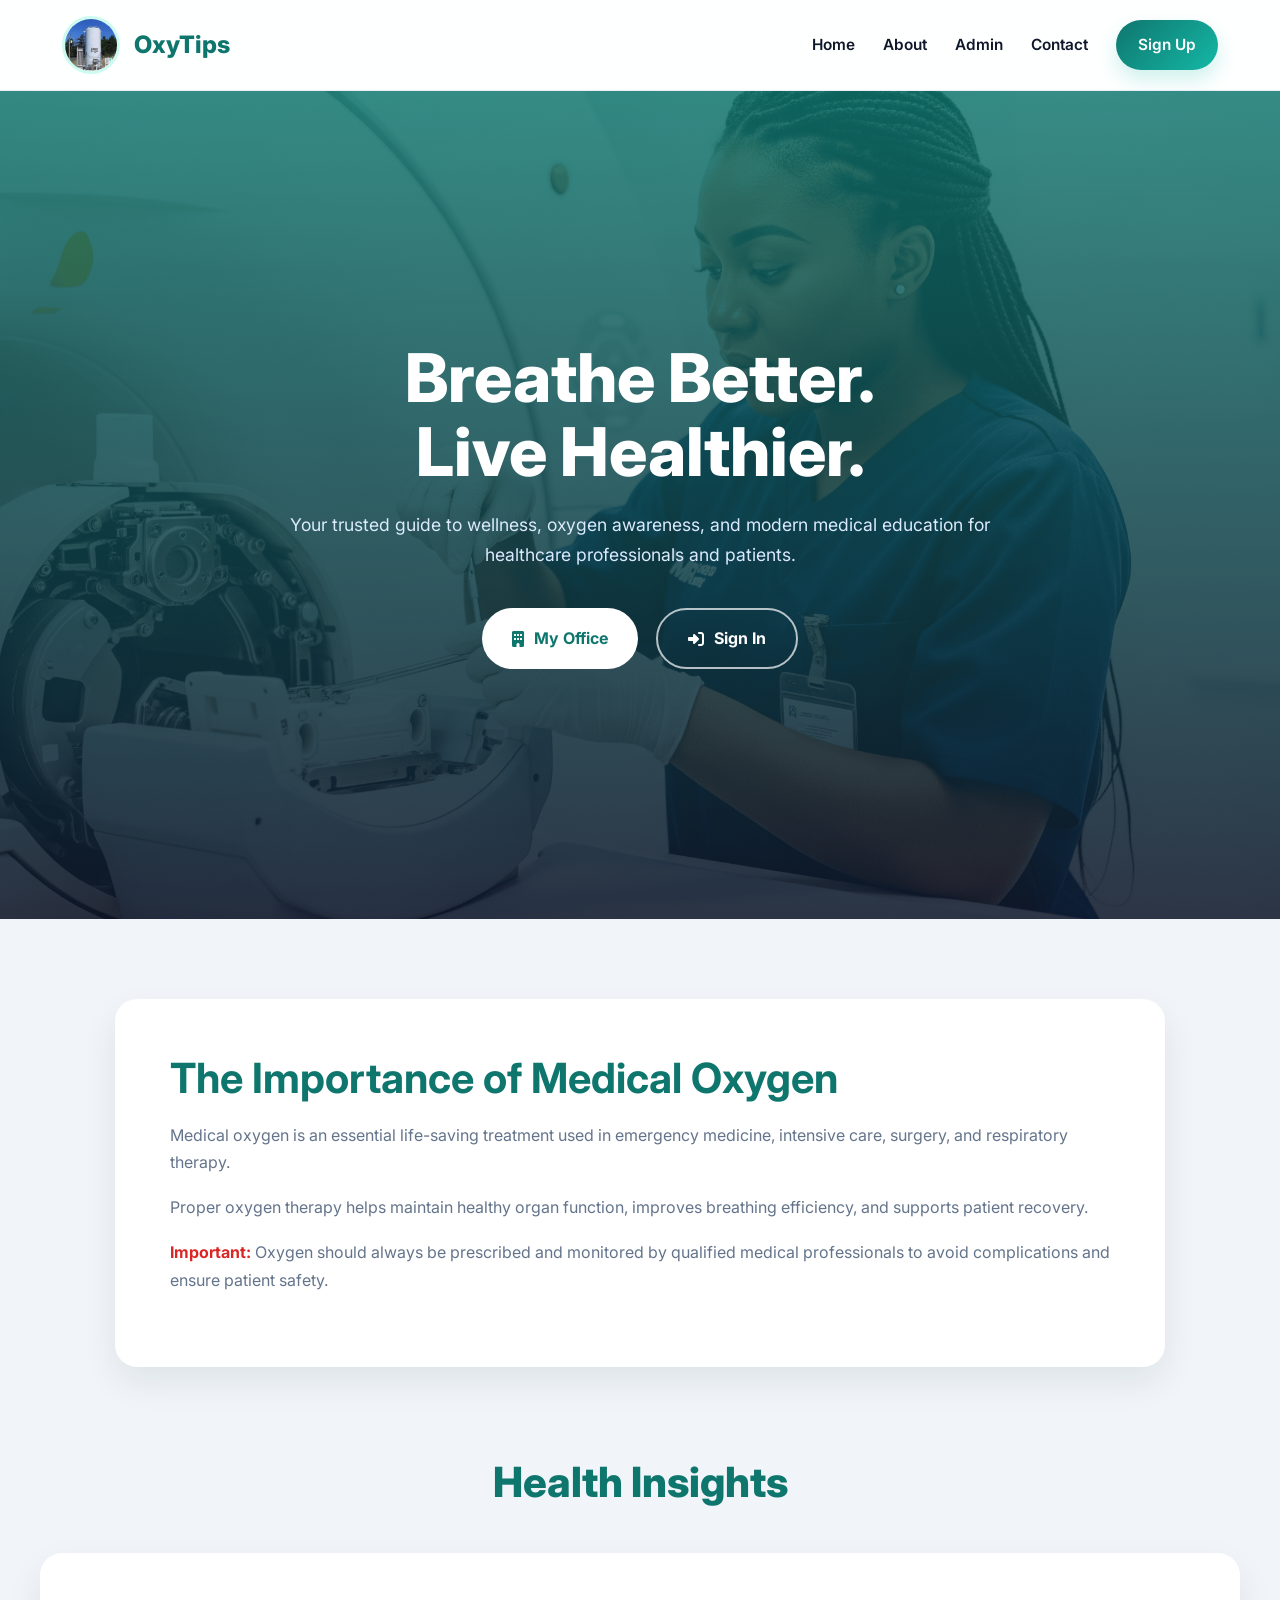
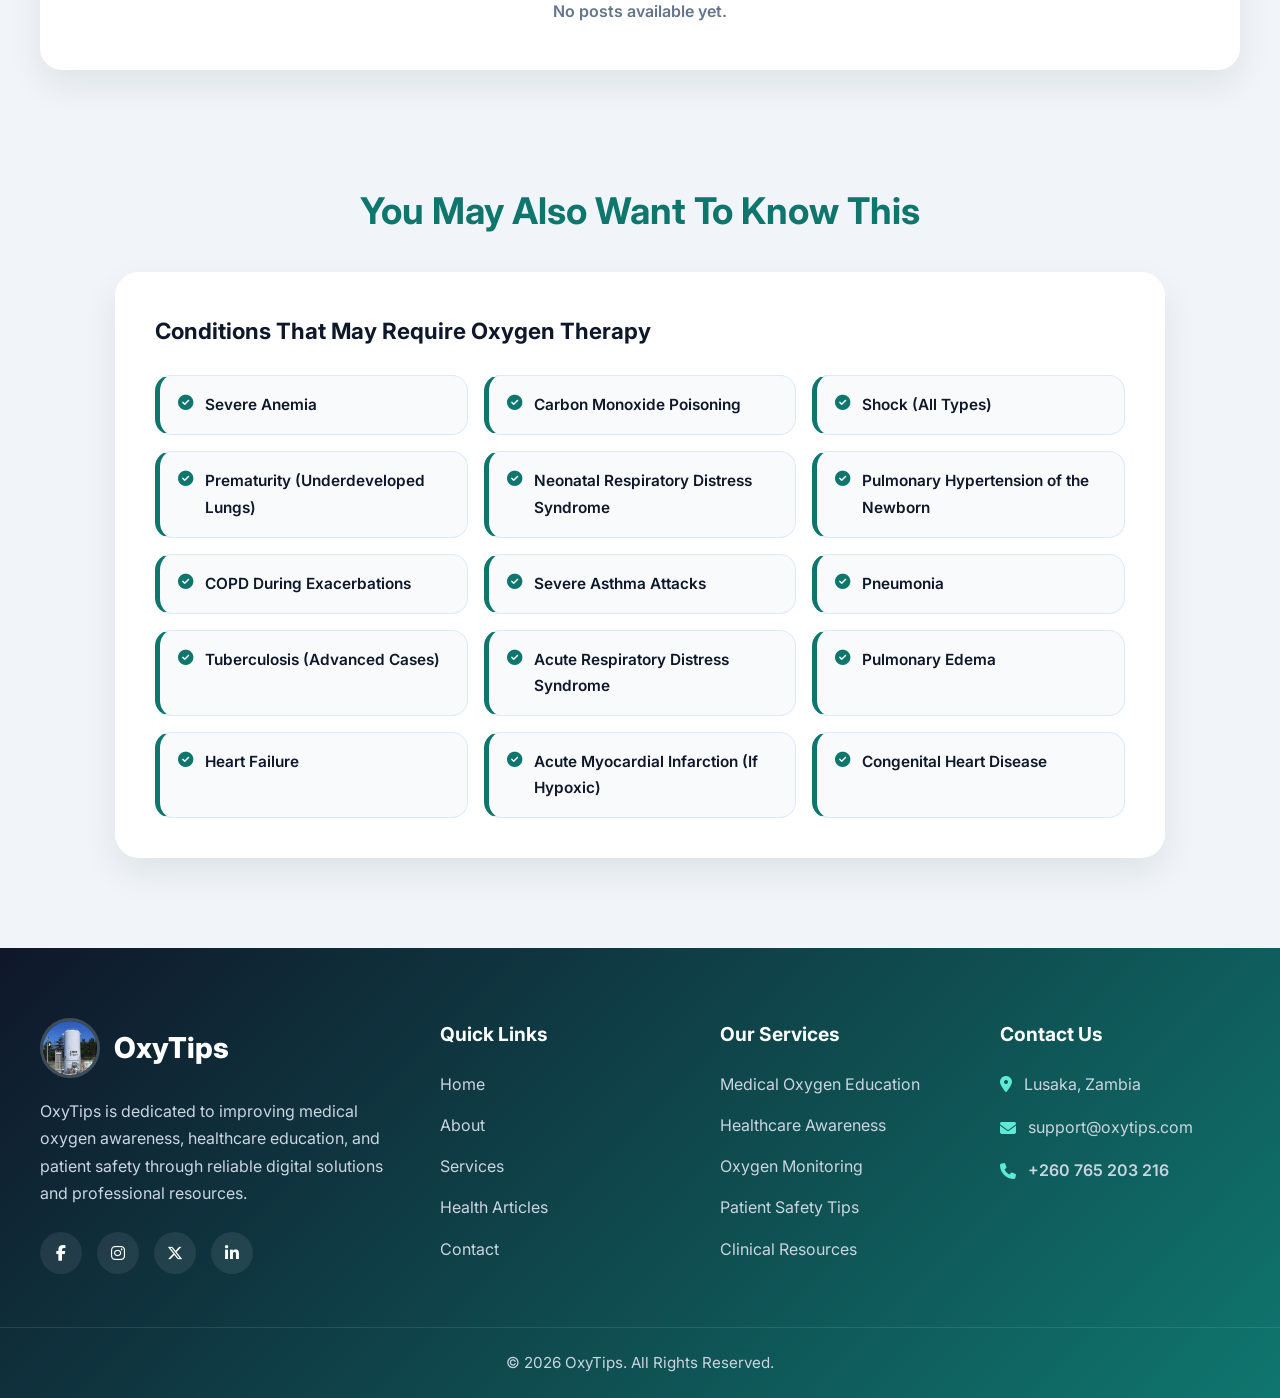
==== commit 73474c25: "Update index.html" ====
--- a/index.html
+++ b/index.html
@@ -18,7 +18,7 @@
 <link rel="stylesheet" href="CSS/index.css">
 <link rel="stylesheet" href="CSS/index-hero.css">
 <link rel="stylesheet" href="CSS/idex2.css">
-<link rel="stylesheet" href="CSS/indesk.css">
+
 
 <style>
 
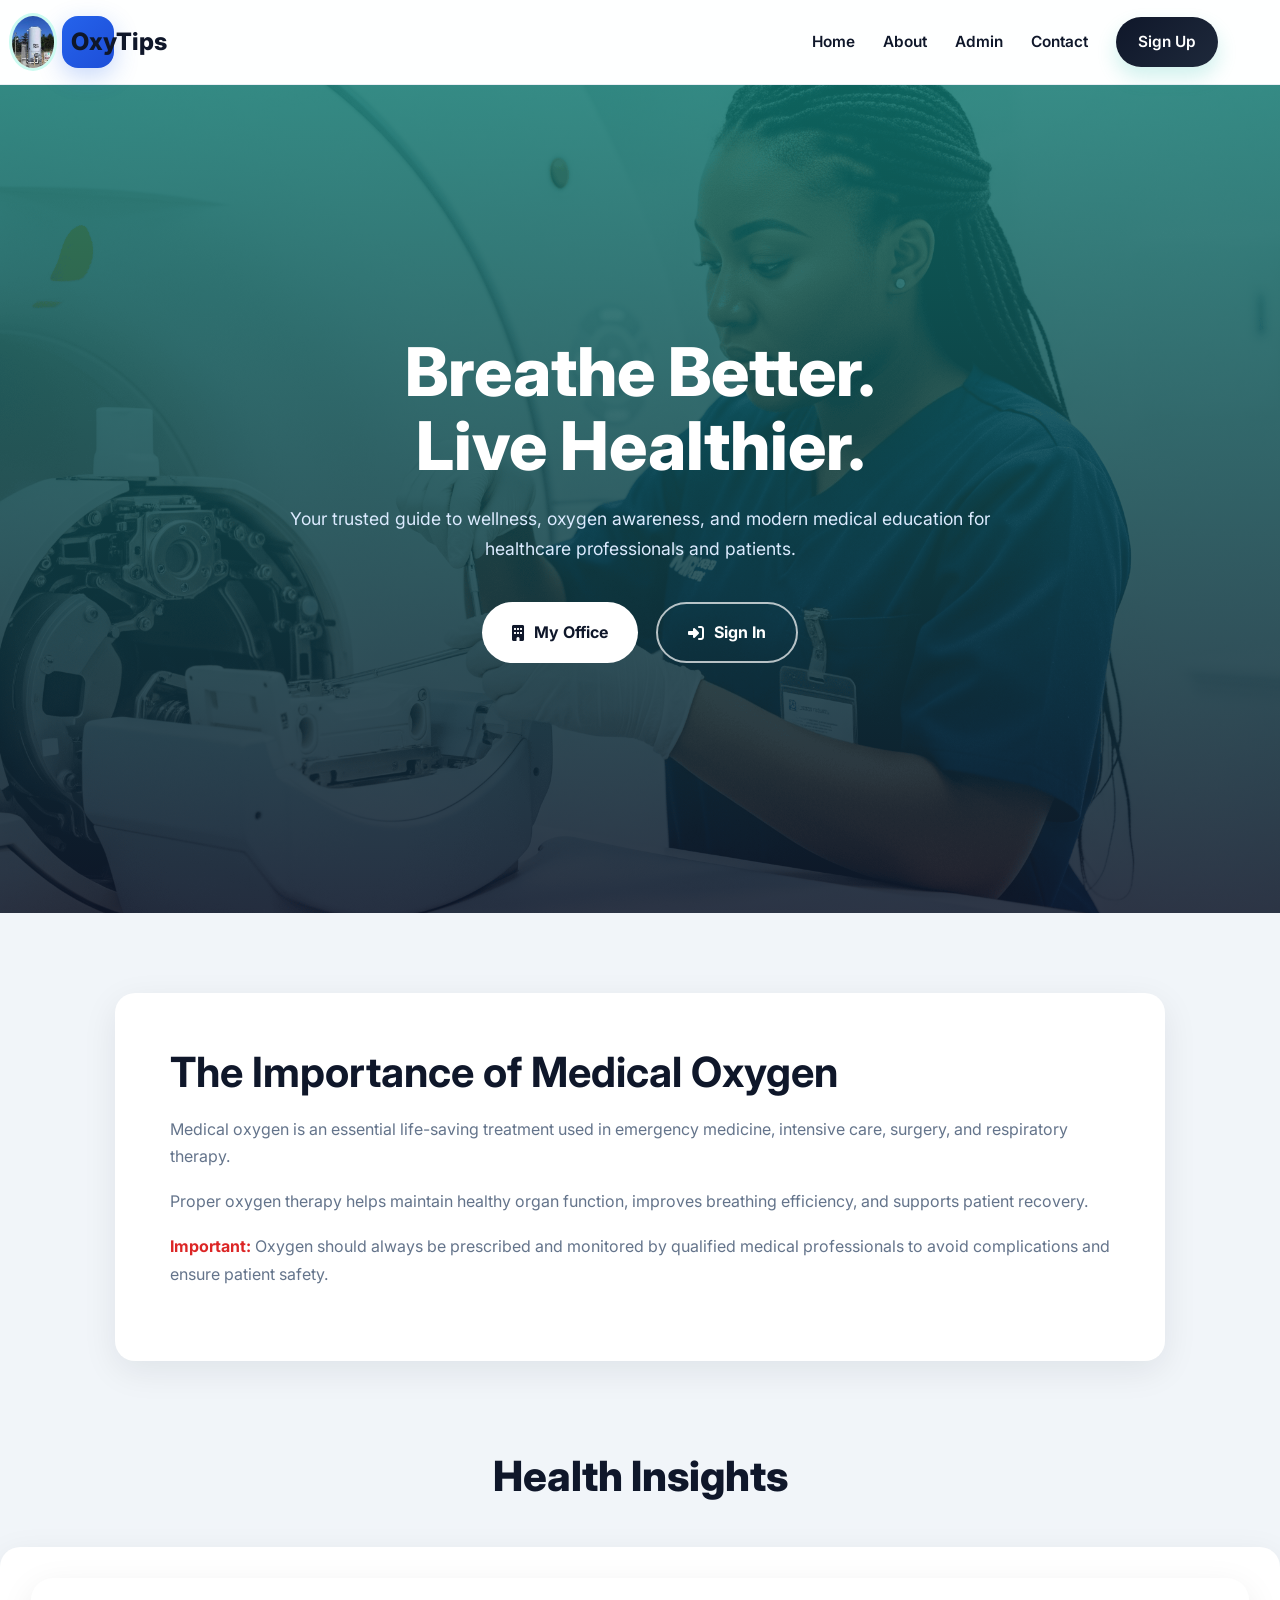
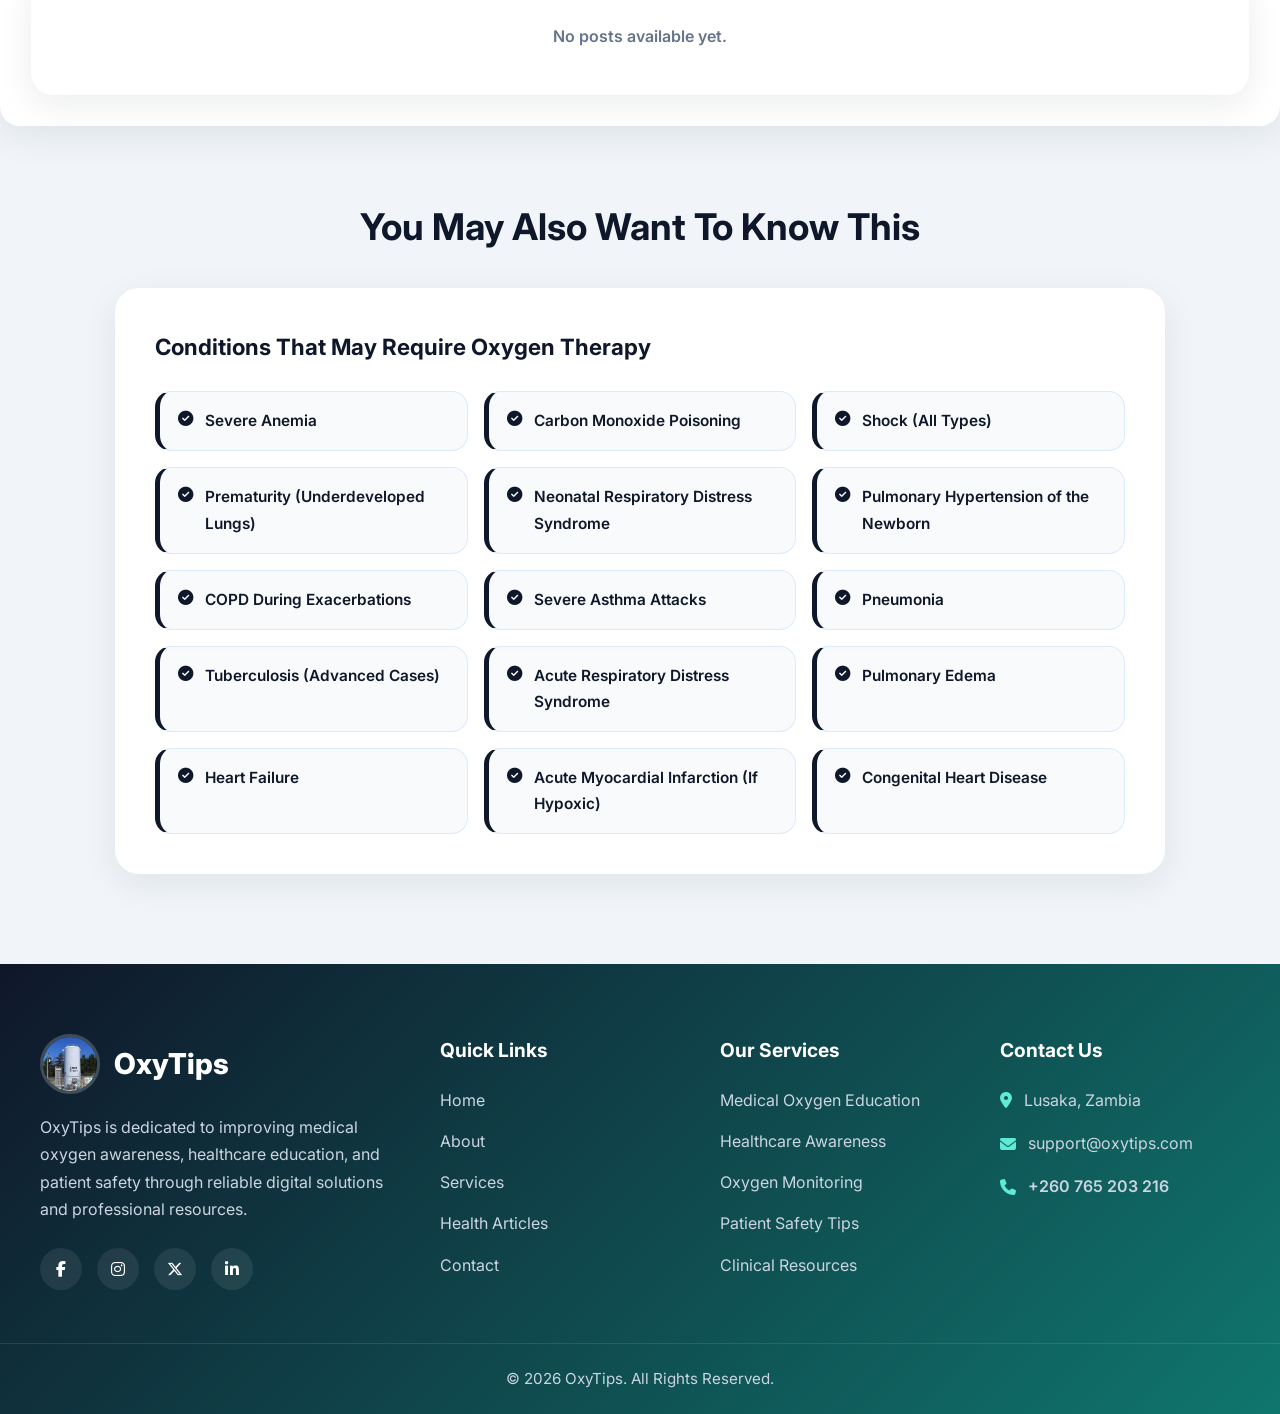
==== commit c9fde927: "Update index.html" ====
--- a/index.html
+++ b/index.html
@@ -18,6 +18,7 @@
 <link rel="stylesheet" href="CSS/index.css">
 <link rel="stylesheet" href="CSS/index-hero.css">
 <link rel="stylesheet" href="CSS/idex2.css">
+  <link rel="stylesheet" href="CSS/indesk.css">
 
 
 <style>
--- a/CSS/indesk.css
+++ b/CSS/indesk.css
@@ -0,0 +1,556 @@
+/* =========================
+   GLOBAL STYLES
+========================= */
+
+*{
+  margin:0;
+  padding:0;
+  box-sizing:border-box;
+}
+
+:root{
+  --primary:#0f172a;
+  --secondary:#1e293b;
+  --accent:#2563eb;
+  --accent-light:#dbeafe;
+  --success:#16a34a;
+  --danger:#dc2626;
+  --text:#0f172a;
+  --text-light:#64748b;
+  --border:#e2e8f0;
+  --bg:#f1f5f9;
+  --white:#ffffff;
+  --shadow:0 10px 35px rgba(15,23,42,0.08);
+  --radius:20px;
+}
+
+body{
+  font-family:'Inter',sans-serif;
+  background:var(--bg);
+  color:var(--text);
+  min-height:100vh;
+}
+
+/* =========================
+   TOPBAR
+========================= */
+
+.topbar{
+  width:100%;
+  background:var(--white);
+  border-bottom:1px solid var(--border);
+  padding:18px 25px;
+  position:sticky;
+  top:0;
+  z-index:100;
+  backdrop-filter:blur(10px);
+}
+
+.brand{
+  display:flex;
+  align-items:center;
+  gap:14px;
+}
+
+.logo{
+  width:52px;
+  height:52px;
+  border-radius:16px;
+  background:linear-gradient(135deg,#2563eb,#1d4ed8);
+  color:white;
+  font-size:24px;
+  font-weight:800;
+  display:flex;
+  align-items:center;
+  justify-content:center;
+  box-shadow:0 8px 25px rgba(37,99,235,0.25);
+}
+
+.brand h2{
+  font-size:20px;
+  font-weight:800;
+  color:var(--primary);
+}
+
+.brand p{
+  font-size:13px;
+  color:var(--text-light);
+  margin-top:2px;
+}
+
+/* =========================
+   WRAPPER
+========================= */
+
+.wrapper{
+  width:100%;
+  padding:30px;
+}
+
+.card{
+  width:100%;
+  background:var(--white);
+  border-radius:var(--radius);
+  padding:30px;
+  box-shadow:var(--shadow);
+  border:1px solid rgba(255,255,255,0.5);
+}
+
+/* =========================
+   CARD HEADER
+========================= */
+
+.card-top{
+  margin-bottom:30px;
+}
+
+.card-top h1{
+  font-size:34px;
+  font-weight:800;
+  margin-bottom:10px;
+  color:var(--primary);
+}
+
+.card-top p{
+  max-width:760px;
+  line-height:1.7;
+  color:var(--text-light);
+  font-size:15px;
+}
+
+/* =========================
+   STATS
+========================= */
+
+.stats{
+  display:grid;
+  grid-template-columns:repeat(4,1fr);
+  gap:20px;
+  margin-bottom:30px;
+}
+
+.stat-box{
+  background:linear-gradient(135deg,#ffffff,#f8fafc);
+  border:1px solid var(--border);
+  border-radius:18px;
+  padding:25px;
+  transition:0.3s ease;
+  position:relative;
+  overflow:hidden;
+}
+
+.stat-box::before{
+  content:"";
+  position:absolute;
+  top:0;
+  left:0;
+  width:5px;
+  height:100%;
+  background:var(--accent);
+}
+
+.stat-box:hover{
+  transform:translateY(-4px);
+  box-shadow:0 10px 30px rgba(0,0,0,0.06);
+}
+
+.stat-box h3{
+  font-size:34px;
+  color:var(--accent);
+  margin-bottom:8px;
+  font-weight:800;
+}
+
+.stat-box p{
+  color:var(--text-light);
+  font-size:14px;
+  font-weight:500;
+}
+
+/* =========================
+   CONTROLS
+========================= */
+
+.controls{
+  display:flex;
+  gap:20px;
+  margin-bottom:30px;
+  flex-wrap:wrap;
+}
+
+.search{
+  flex:1;
+}
+
+.search input{
+  width:100%;
+  padding:16px 18px;
+  border-radius:14px;
+  border:1px solid var(--border);
+  background:#f8fafc;
+  font-size:15px;
+  outline:none;
+  transition:0.3s ease;
+}
+
+.search input:focus{
+  border-color:var(--accent);
+  background:var(--white);
+  box-shadow:0 0 0 4px rgba(37,99,235,0.10);
+}
+
+.filter{
+  width:240px;
+}
+
+.filter select{
+  width:100%;
+  padding:16px 18px;
+  border-radius:14px;
+  border:1px solid var(--border);
+  background:#f8fafc;
+  font-size:15px;
+  outline:none;
+  cursor:pointer;
+  transition:0.3s ease;
+}
+
+.filter select:focus{
+  border-color:var(--accent);
+  background:var(--white);
+}
+
+/* =========================
+   RECORD GRID
+========================= */
+
+.record-grid{
+  display:grid;
+  grid-template-columns:repeat(auto-fit,minmax(320px,1fr));
+  gap:24px;
+}
+
+/* =========================
+   STAFF CARD
+========================= */
+
+.staff-card{
+  background:var(--white);
+  border:1px solid var(--border);
+  border-radius:20px;
+  padding:24px;
+  transition:0.3s ease;
+  position:relative;
+  overflow:hidden;
+}
+
+.staff-card:hover{
+  transform:translateY(-5px);
+  box-shadow:0 14px 35px rgba(15,23,42,0.08);
+}
+
+.staff-card::after{
+  content:"";
+  position:absolute;
+  right:-30px;
+  top:-30px;
+  width:120px;
+  height:120px;
+  background:rgba(37,99,235,0.05);
+  border-radius:50%;
+}
+
+.staff-top{
+  display:flex;
+  align-items:center;
+  gap:15px;
+  margin-bottom:20px;
+}
+
+.staff-avatar{
+  width:70px;
+  height:70px;
+  border-radius:18px;
+  object-fit:cover;
+  border:3px solid #e0e7ff;
+}
+
+.staff-info h3{
+  font-size:18px;
+  font-weight:700;
+  margin-bottom:5px;
+}
+
+.staff-info p{
+  color:var(--text-light);
+  font-size:14px;
+}
+
+.staff-role{
+  display:inline-block;
+  margin-top:8px;
+  background:var(--accent-light);
+  color:var(--accent);
+  padding:6px 12px;
+  border-radius:30px;
+  font-size:12px;
+  font-weight:700;
+}
+
+.staff-details{
+  display:flex;
+  flex-direction:column;
+  gap:12px;
+  margin-top:18px;
+}
+
+.detail{
+  display:flex;
+  justify-content:space-between;
+  gap:15px;
+}
+
+.detail span{
+  color:var(--text-light);
+  font-size:14px;
+}
+
+.detail strong{
+  color:var(--primary);
+  font-size:14px;
+  text-align:right;
+}
+
+.card-actions{
+  display:flex;
+  gap:12px;
+  margin-top:22px;
+}
+
+.card-actions button{
+  flex:1;
+  border:none;
+  padding:13px;
+  border-radius:12px;
+  font-weight:600;
+  cursor:pointer;
+  transition:0.3s ease;
+}
+
+.view-btn{
+  background:var(--accent);
+  color:white;
+}
+
+.view-btn:hover{
+  background:#1d4ed8;
+}
+
+.delete-btn{
+  background:#fee2e2;
+  color:var(--danger);
+}
+
+.delete-btn:hover{
+  background:#fecaca;
+}
+
+/* =========================
+   MODAL
+========================= */
+
+.modal{
+  position:fixed;
+  inset:0;
+  background:rgba(15,23,42,0.55);
+  display:none;
+  align-items:center;
+  justify-content:center;
+  padding:20px;
+  z-index:999;
+  backdrop-filter:blur(5px);
+}
+
+.modal.active{
+  display:flex;
+}
+
+.modal-content{
+  width:100%;
+  max-width:650px;
+  background:var(--white);
+  border-radius:24px;
+  overflow:hidden;
+  animation:popup 0.3s ease;
+}
+
+@keyframes popup{
+  from{
+    opacity:0;
+    transform:translateY(20px) scale(0.96);
+  }
+  to{
+    opacity:1;
+    transform:translateY(0) scale(1);
+  }
+}
+
+.modal-header{
+  display:flex;
+  justify-content:space-between;
+  align-items:center;
+  padding:24px 28px;
+  border-bottom:1px solid var(--border);
+}
+
+.modal-header h2{
+  font-size:24px;
+  font-weight:800;
+}
+
+.close-btn{
+  width:42px;
+  height:42px;
+  border:none;
+  border-radius:12px;
+  background:#f1f5f9;
+  font-size:20px;
+  cursor:pointer;
+  transition:0.3s ease;
+}
+
+.close-btn:hover{
+  background:#e2e8f0;
+}
+
+.modal-body{
+  padding:28px;
+  max-height:75vh;
+  overflow-y:auto;
+}
+
+/* =========================
+   EMPTY STATE
+========================= */
+
+.empty-state{
+  width:100%;
+  text-align:center;
+  padding:70px 20px;
+  border:2px dashed var(--border);
+  border-radius:20px;
+}
+
+.empty-state h3{
+  font-size:22px;
+  margin-bottom:10px;
+}
+
+.empty-state p{
+  color:var(--text-light);
+}
+
+/* =========================
+   SCROLLBAR
+========================= */
+
+::-webkit-scrollbar{
+  width:8px;
+}
+
+::-webkit-scrollbar-thumb{
+  background:#cbd5e1;
+  border-radius:10px;
+}
+
+/* =========================
+   RESPONSIVE
+========================= */
+
+@media(max-width:1100px){
+
+  .stats{
+    grid-template-columns:repeat(2,1fr);
+  }
+
+}
+
+@media(max-width:768px){
+
+  .wrapper{
+    padding:16px;
+  }
+
+  .card{
+    padding:22px;
+    border-radius:18px;
+  }
+
+  .card-top h1{
+    font-size:28px;
+  }
+
+  .controls{
+    flex-direction:column;
+  }
+
+  .filter{
+    width:100%;
+  }
+
+  .stats{
+    grid-template-columns:1fr;
+  }
+
+  .record-grid{
+    grid-template-columns:1fr;
+  }
+
+  .modal-content{
+    border-radius:18px;
+  }
+
+  .modal-header{
+    padding:20px;
+  }
+
+  .modal-body{
+    padding:20px;
+  }
+
+}
+
+@media(max-width:500px){
+
+  .topbar{
+    padding:15px;
+  }
+
+  .brand h2{
+    font-size:18px;
+  }
+
+  .logo{
+    width:46px;
+    height:46px;
+    font-size:20px;
+  }
+
+  .card-top p{
+    font-size:14px;
+  }
+
+  .staff-top{
+    align-items:flex-start;
+  }
+
+  .staff-avatar{
+    width:60px;
+    height:60px;
+  }
+
+  .card-actions{
+    flex-direction:column;
+  }
+
+}
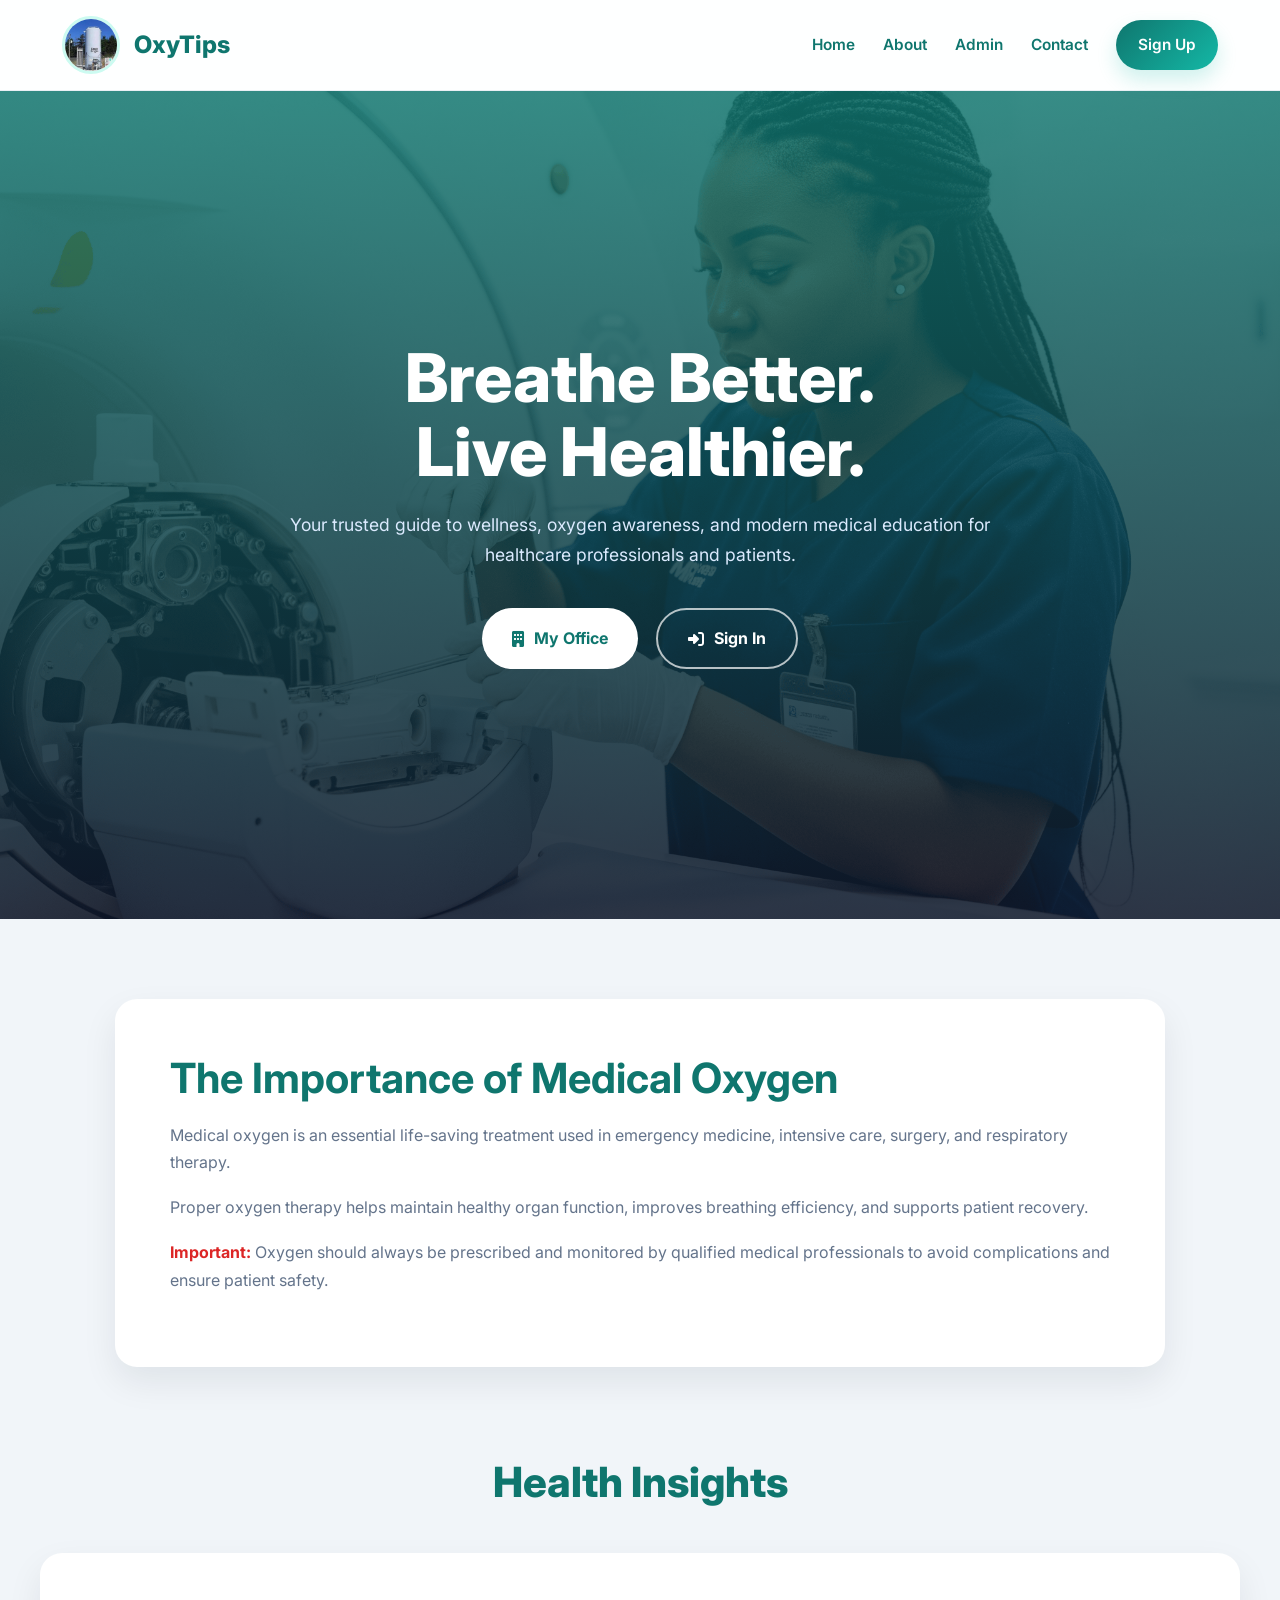
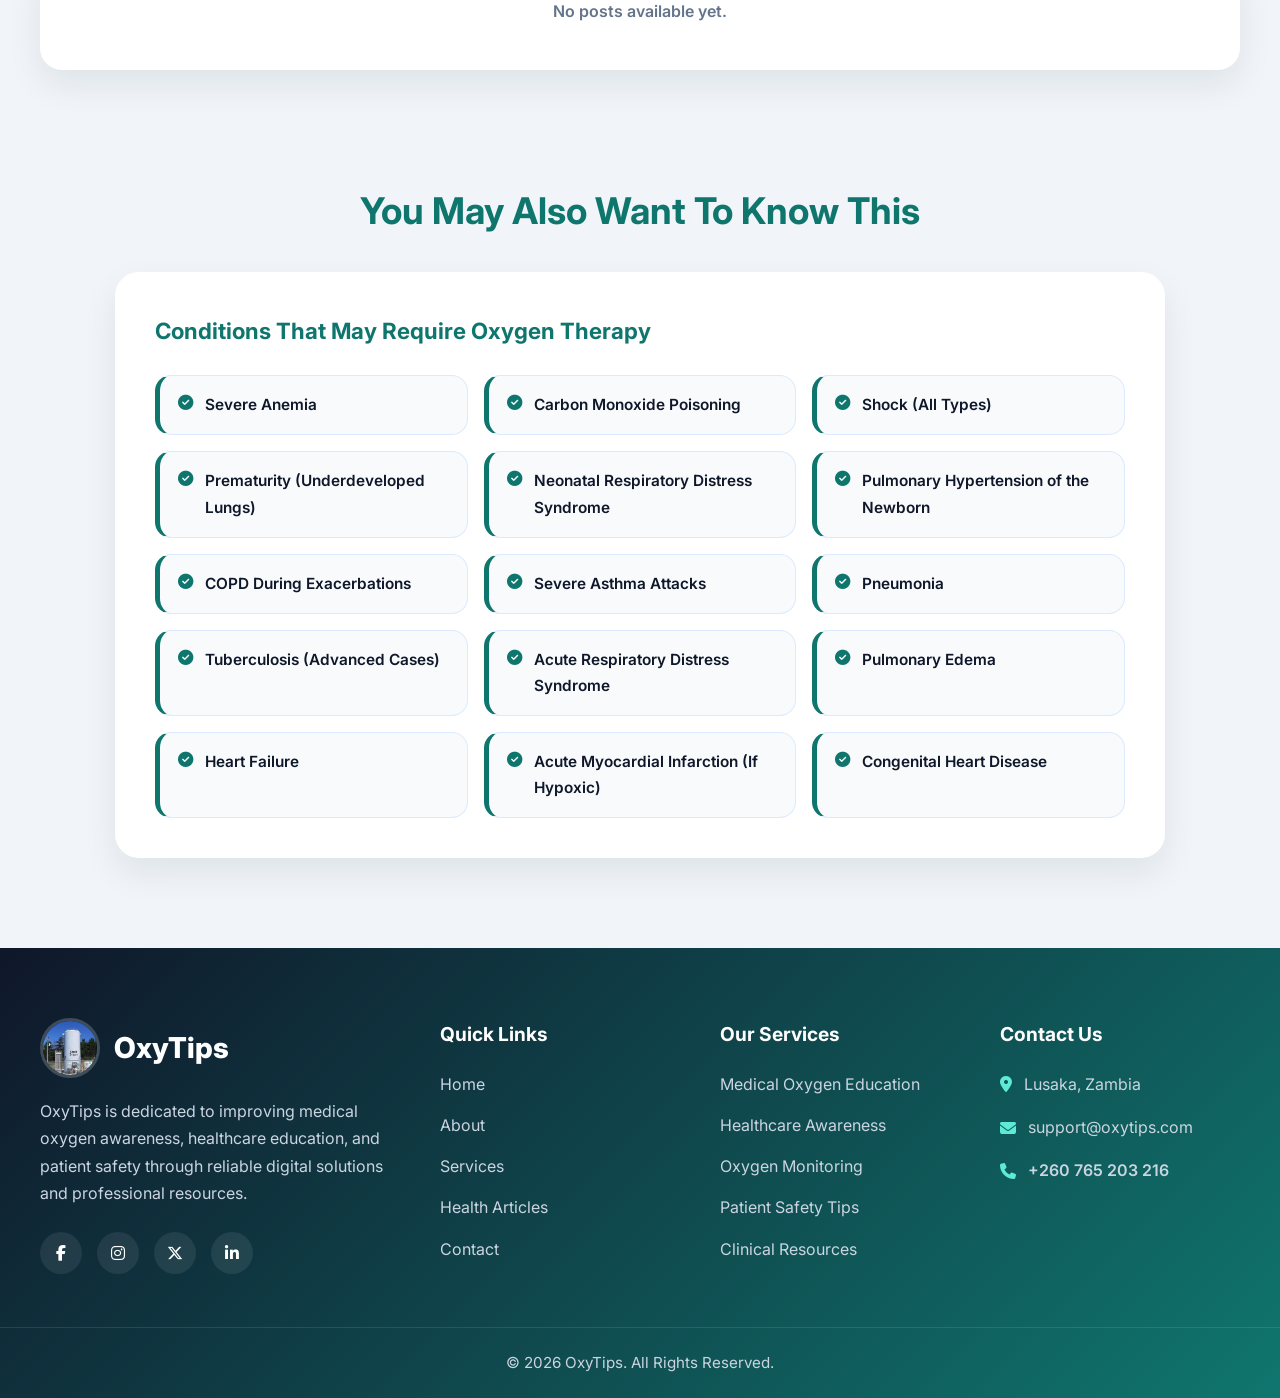
==== commit a5d4a6d4: "Update index.html" ====
--- a/index.html
+++ b/index.html
@@ -16,9 +16,12 @@
 href="https://cdnjs.cloudflare.com/ajax/libs/font-awesome/6.5.1/css/all.min.css"/>
 
 <link rel="stylesheet" href="CSS/index.css">
-<link rel="stylesheet" href="CSS/index-hero.css">
+  <!-- 
+  <link rel="stylesheet" href="CSS/index-hero.css">
 <link rel="stylesheet" href="CSS/idex2.css">
   <link rel="stylesheet" href="CSS/indesk.css">
+  -->
+
 
 
 <style>
--- a/CSS/index.css
+++ b/CSS/index.css
@@ -1,7 +1,7 @@
 :root{
   --primary:#0f766e;
   --secondary:#14b8a6;
-  --dark:#0f172a;
+  --dark:#0f766e;
   --light:#ffffff;
   --gray:#64748b;
   --bg:#f1f5f9;
@@ -156,7 +156,7 @@
   background:
   linear-gradient(rgba(15,118,110,0.82),
   rgba(15,23,42,0.85)),
-  url("images/body.png");
+  url("../images/body.png");
 
   background-size:cover;
   background-position:center;
